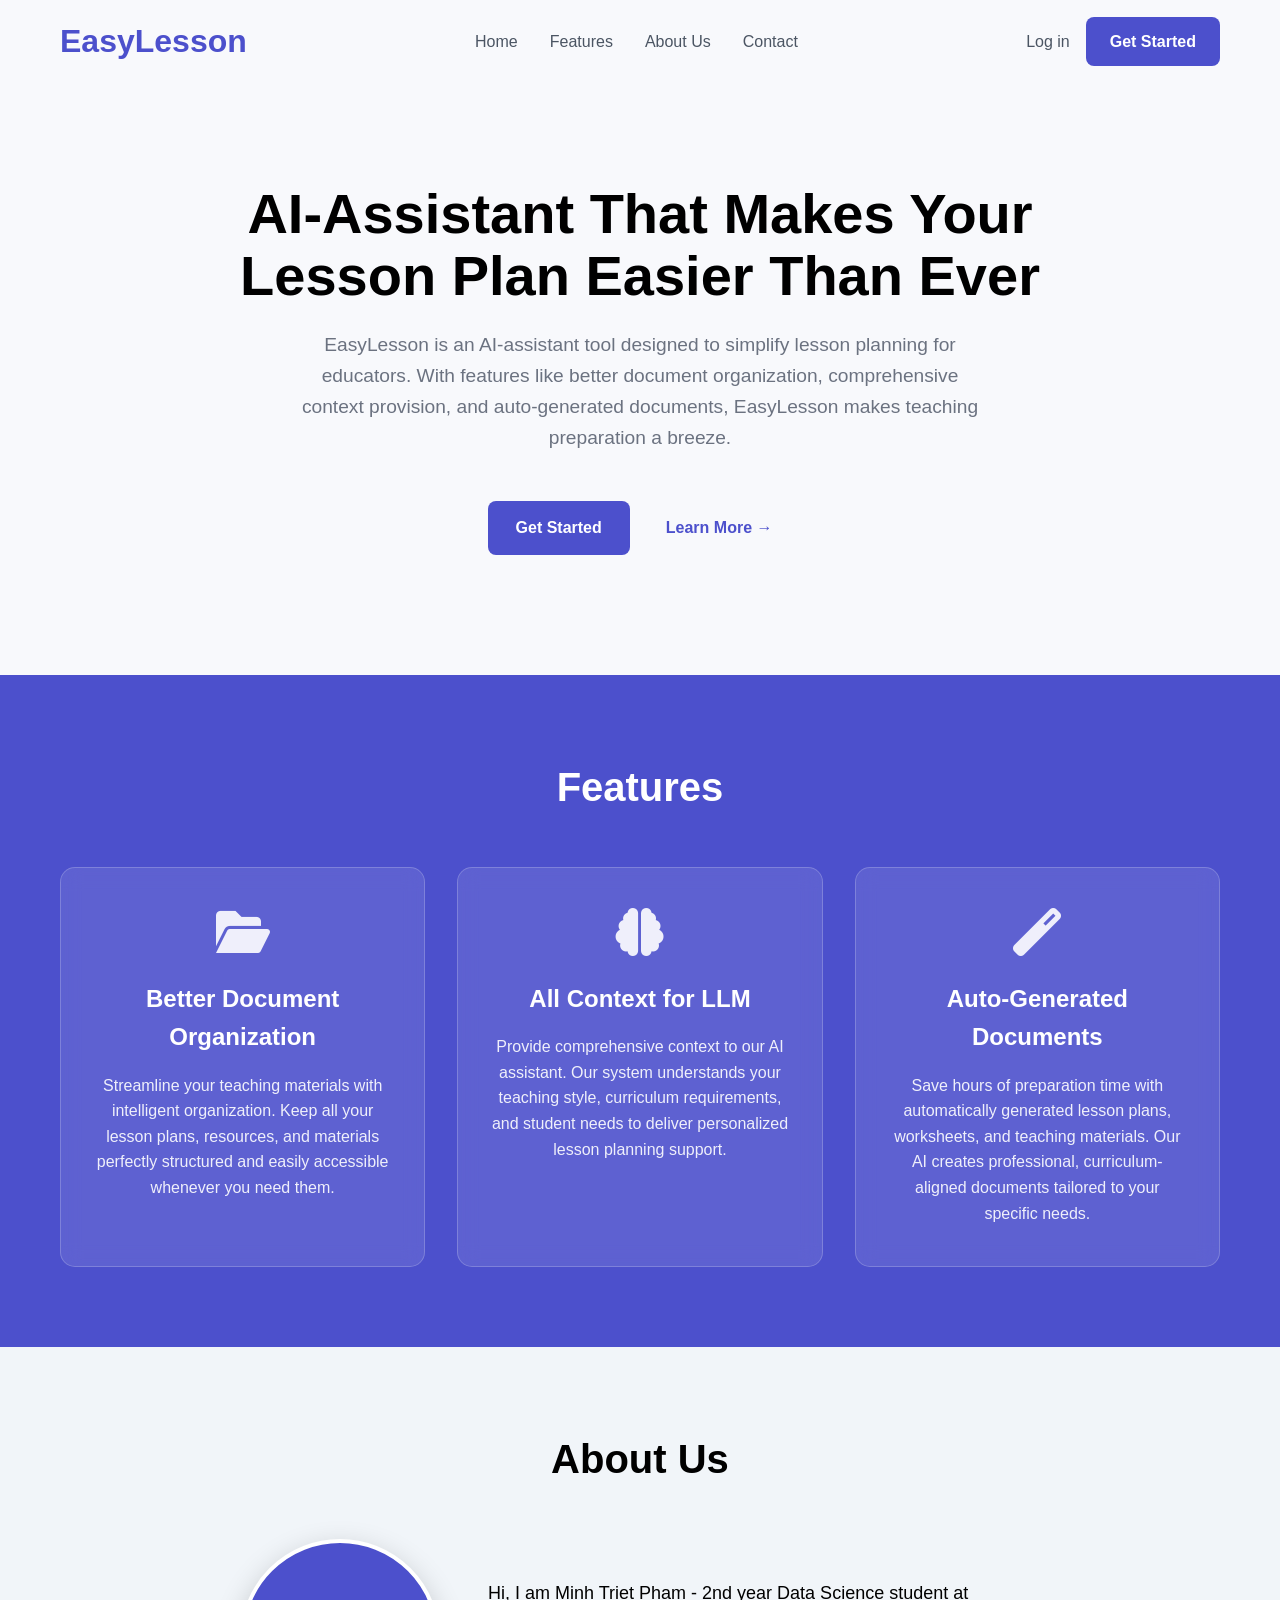
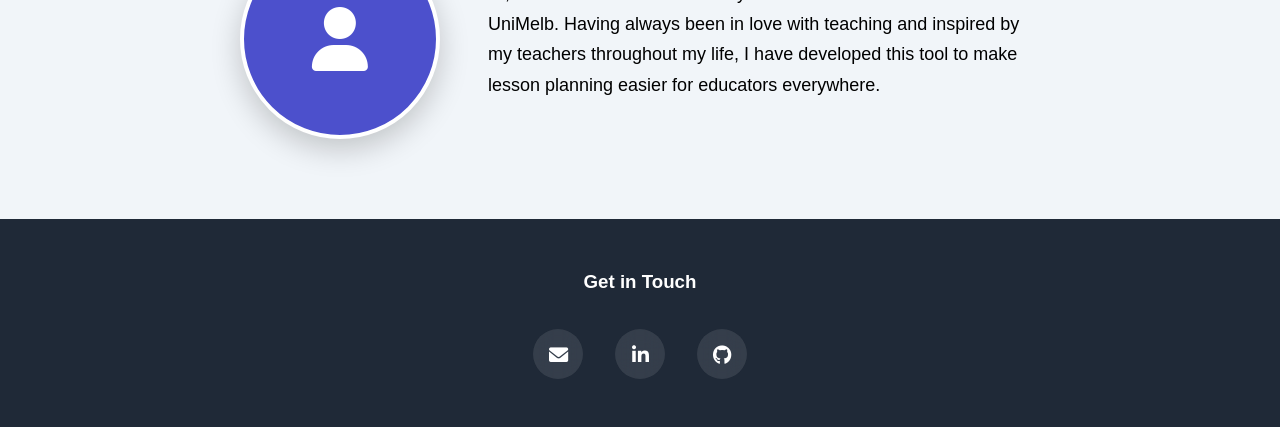
==== frontend/templates/index.html @ 14ddefb9 "make blue be darker" ====
<!DOCTYPE html>
<html lang="en">
<head>
    <meta charset="UTF-8">
    <meta name="viewport" content="width=device-width, initial-scale=1.0">
    <title>EasyLesson - AI-Powered Lesson Planning</title>
    <link href="https://cdnjs.cloudflare.com/ajax/libs/font-awesome/6.0.0/css/all.min.css" rel="stylesheet">
    <style>
        * {
            margin: 0;
            padding: 0;
            box-sizing: border-box;
        }

        body {
            font-family: 'Segoe UI', Tahoma, Geneva, Verdana, sans-serif;
            line-height: 1.6;
            color: #000000;
            background: #f8f9fc;
            min-height: 100vh;
        }

        .container {
            max-width: 1200px;
            margin: 0 auto;
            padding: 0 20px;
        }

        /* Header */
        header {
            background: rgba(255, 255, 255, 0); /* Changed to transparent */
            backdrop-filter: none; /* Removed backdrop filter */
            box-shadow: none; /* Removed shadow */
            position: relative; /* Changed to relative positioning */
            top: 0;
            z-index: 100;
        }

        .header-content {
            display: flex;
            justify-content: space-between;
            align-items: center;
            padding: 1rem 0;
        }

        .nav-section {
            display: flex;
            align-items: center;
            gap: 3rem;
        }

        .nav-links {
            display: flex;
            gap: 2rem;
            list-style: none;
        }

        .nav-links a {
            color: #4b5563;
            text-decoration: none;
            font-weight: 500;
            transition: color 0.3s ease;
        }

        .nav-links a:hover {
            color: #4C50CC;
        }

        .auth-section {
            display: flex;
            align-items: center;
            gap: 1rem;
        }

        .login-link {
            color: #4b5563;
            text-decoration: none;
            font-weight: 500;
            transition: color 0.3s ease;
        }

        .login-link:hover {
            color: #4C50CC;
        }

        .logo {
            font-size: 2rem;
            font-weight: 700;
            color: #4C50CC;
            text-decoration: none;
            transition: all 0.3s ease;
        }

        .logo:hover {
            transform: scale(1.05);
            color: #4247B0;
        }

        .cta-button {
            background: #4C50CC;
            color: white;
            padding: 12px 24px;
            border: none;
            border-radius: 8px;
            font-size: 16px;
            font-weight: 600;
            cursor: pointer;
            text-decoration: none;
            display: inline-flex;
            align-items: center;
            gap: 8px;
            transition: all 0.3s ease;
        }

        .cta-button:hover {
            background: #4247B0;
            transform: translateY(-1px);
        }

        /* Hero Section */
        .hero {
            text-align: center;
            padding: 100px 0 120px 0;
            background: #f8f9fc;
        }

        .hero h1 {
            font-size: 3.5rem;
            font-weight: 600; /* Made thinner */
            margin-bottom: 1.5rem;
            color: #000000;
            line-height: 1.1;
            max-width: 900px;
            margin-left: auto;
            margin-right: auto;
            text-align: center; /* Explicitly center align for consistency */
        }

        .hero-description {
            font-size: 1.2rem;
            color: #6b7280;
            margin-bottom: 3rem;
            line-height: 1.6;
            max-width: 700px;
            margin-left: auto;
            margin-right: auto;
        }

        .hero-buttons {
            display: flex;
            justify-content: center;
            gap: 1rem;
            align-items: center;
            flex-wrap: wrap;
        }

        .primary-button {
            background: #4C50CC;
            color: white;
            padding: 14px 28px;
            border: none;
            border-radius: 8px;
            font-size: 16px;
            font-weight: 600;
            cursor: pointer;
            text-decoration: none;
            transition: all 0.3s ease;
        }

        .primary-button:hover {
            background: #4247B0;
            transform: translateY(-1px);
        }

        .secondary-button {
            color: #4C50CC;
            text-decoration: none;
            font-weight: 600;
            font-size: 16px;
            padding: 14px 20px;
            transition: all 0.3s ease;
        }

        .secondary-button:hover {
            color: #4247B0;
        }

        /* Features Section */
        .features {
            padding: 80px 0;
            background: #4C50CC;
            color: white;
        }

        .features .section-title {
            color: white;
        }

        .section-title {
            text-align: center;
            font-size: 2.5rem;
            font-weight: 700;
            margin-bottom: 3rem;
            color: #000000;
        }

        .features-grid {
            display: grid;
            grid-template-columns: repeat(auto-fit, minmax(300px, 1fr));
            gap: 2rem;
            margin-top: 3rem;
        }

        .feature-card {
            padding: 2.5rem 2rem;
            text-align: center;
            transition: all 0.3s ease;
            background: rgba(255, 255, 255, 0.1);
            border-radius: 15px;
            backdrop-filter: blur(10px);
            border: 1px solid rgba(255, 255, 255, 0.2);
        }

        .feature-card:hover {
            transform: translateY(-5px);
            background: rgba(255, 255, 255, 0.2);
        }

        .feature-icon {
            font-size: 3rem;
            color: rgba(255, 255, 255, 0.9);
            margin-bottom: 1.5rem;
            display: block;
        }

        .feature-card h3 {
            font-size: 1.5rem;
            font-weight: 600;
            margin-bottom: 1rem;
            color: white;
        }

        .feature-card p {
            font-size: 16px;
            color: rgba(255, 255, 255, 0.9);
            line-height: 1.6;
        }

        /* About Section */
        .about {
            background: #f1f5f9;
            padding: 80px 0;
        }

        .about-content {
            display: grid;
            grid-template-columns: 200px 1fr;
            gap: 3rem;
            align-items: center;
            max-width: 800px;
            margin: 0 auto;
        }

        .avatar {
            width: 200px;
            height: 200px;
            border-radius: 50%;
            object-fit: cover;
            box-shadow: 0 10px 30px rgba(0, 0, 0, 0.2);
            border: 4px solid white;
        }

        .avatar-placeholder {
            width: 200px;
            height: 200px;
            border-radius: 50%;
            background: #4C50CC;
            display: flex;
            align-items: center;
            justify-content: center;
            color: white;
            font-size: 4rem;
            box-shadow: 0 10px 30px rgba(0, 0, 0, 0.2);
            border: 4px solid white;
        }

        .about-text {
            font-size: 18px;
            line-height: 1.7;
            color: #000000;
        }

        /* Footer */
        footer {
            background: #1f2937;
            color: white;
            padding: 3rem 0;
            text-align: center;
        }

        .social-links {
            display: flex;
            justify-content: center;
            gap: 2rem;
            margin-top: 2rem;
        }

        .social-icon {
            display: inline-flex;
            align-items: center;
            justify-content: center;
            width: 50px;
            height: 50px;
            background: rgba(255, 255, 255, 0.1);
            color: white;
            border-radius: 50%;
            font-size: 1.2rem;
            text-decoration: none;
            transition: all 0.3s ease;
            backdrop-filter: blur(10px);
        }

        .social-icon:hover {
            background: #4C50CC;
            transform: translateY(-3px);
            box-shadow: 0 8px 25px rgba(99, 102, 241, 0.3);
        }

        /* Responsive Design */
        @media (max-width: 768px) {
            .hero h1 {
                font-size: 2.5rem;
            }

            .about-content {
                grid-template-columns: 1fr;
                text-align: center;
                gap: 2rem;
            }

            .avatar, .avatar-placeholder {
                width: 150px;
                height: 150px;
                margin: 0 auto;
            }

            .avatar-placeholder {
                font-size: 3rem;
            }

            .features-grid {
                grid-template-columns: 1fr;
            }

            .social-links {
                gap: 1rem;
            }

            .header-content {
                flex-direction: row;
                gap: 1rem;
            }

            .nav-section {
                display: none;
            }

            .logo {
                font-size: 1.8rem;
            }

            .hero h1 {
                font-size: 2.5rem;
            }

            .hero-description {
                font-size: 1.1rem;
            }

            .hero-buttons {
                flex-direction: column;
                align-items: center;
            }
        }

        /* Animations */
        @keyframes fadeInUp {
            from {
                opacity: 0;
                transform: translateY(30px);
            }
            to {
                opacity: 1;
                transform: translateY(0);
            }
        }

        .feature-card {
            animation: fadeInUp 0.6s ease forwards;
        }

        .feature-card:nth-child(1) { animation-delay: 0.1s; }
        .feature-card:nth-child(2) { animation-delay: 0.2s; }
        .feature-card:nth-child(3) { animation-delay: 0.3s; }
    </style>
</head>
<body>
    <!-- Header -->
    <header>
        <div class="container">
            <div class="header-content">
                <a href="#" class="logo">EasyLesson</a>
                
                <div class="nav-section">
                    <ul class="nav-links">
                        <li><a href="#home">Home</a></li>
                        <li><a href="#features">Features</a></li>
                        <li><a href="#about">About Us</a></li>
                        <li><a href="#contact">Contact</a></li>
                    </ul>
                </div>

                <div class="auth-section">
                    <a href="#" class="login-link">Log in</a>
                    <a href="#" class="cta-button">Get Started</a>
                </div>
            </div>
        </div>
    </header>

    <!-- Hero Section -->
    <section class="hero" id="home">
        <div class="container">
            <h1>AI-Assistant That Makes Your Lesson Plan Easier Than Ever</h1>
            <p class="hero-description">
                EasyLesson is an AI-assistant tool designed to simplify lesson planning for educators. 
                With features like better document organization, comprehensive context provision, 
                and auto-generated documents, EasyLesson makes teaching preparation a breeze.
            </p>
            <div class="hero-buttons">
                <a href="#" class="primary-button">Get Started</a>
                <a href="#" class="secondary-button">Learn More →</a>
            </div>
        </div>
    </section>

    <!-- Features Section -->
    <section class="features" id="features">
        <div class="container">
            <h2 class="section-title">Features</h2>
            <div class="features-grid">
                <div class="feature-card">
                    <i class="fas fa-folder-open feature-icon"></i>
                    <h3>Better Document Organization</h3>
                    <p>Streamline your teaching materials with intelligent organization. Keep all your lesson plans, resources, and materials perfectly structured and easily accessible whenever you need them.</p>
                </div>
                <div class="feature-card">
                    <i class="fas fa-brain feature-icon"></i>
                    <h3>All Context for LLM</h3>
                    <p>Provide comprehensive context to our AI assistant. Our system understands your teaching style, curriculum requirements, and student needs to deliver personalized lesson planning support.</p>
                </div>
                <div class="feature-card">
                    <i class="fas fa-magic feature-icon"></i>
                    <h3>Auto-Generated Documents</h3>
                    <p>Save hours of preparation time with automatically generated lesson plans, worksheets, and teaching materials. Our AI creates professional, curriculum-aligned documents tailored to your specific needs.</p>
                </div>
            </div>
        </div>
    </section>

    <!-- About Section -->
    <section class="about" id="about">
        <div class="container">
            <h2 class="section-title">About Us</h2>
            <div class="about-content">
                <div class="avatar-placeholder">
                    <i class="fas fa-user"></i>
                </div>
                <div class="about-text">
                    <p>Hi, I am Minh Triet Pham - 2nd year Data Science student at UniMelb. Having always been in love with teaching and inspired by my teachers throughout my life, I have developed this tool to make lesson planning easier for educators everywhere.</p>
                </div>
            </div>
        </div>
    </section>

    <!-- Footer -->
    <footer id="contact">
        <div class="container">
            <h3>Get in Touch</h3>
            <div class="social-links">
                <a href="mailto:minhtrietmt3@gmail.com" class="social-icon" target="_blank" rel="noopener noreferrer" title="Email">
                    <i class="fas fa-envelope"></i>
                </a>
                <a href="https://www.linkedin.com/in/minhtrietp/" class="social-icon" target="_blank" rel="noopener noreferrer" title="LinkedIn">
                    <i class="fab fa-linkedin-in"></i>
                </a>
                <a href="https://github.com/minhtrietcancode" class="social-icon" target="_blank" rel="noopener noreferrer" title="GitHub">
                    <i class="fab fa-github"></i>
                </a>
            </div>
        </div>
    </footer>

    <script>
        // Add smooth scrolling and interactive effects
        document.addEventListener('DOMContentLoaded', function() {
            // Smooth reveal animation for feature cards
            const observerOptions = {
                threshold: 0.1,
                rootMargin: '0px 0px -50px 0px'
            };

            const observer = new IntersectionObserver(function(entries) {
                entries.forEach(entry => {
                    if (entry.isIntersecting) {
                        entry.target.style.opacity = '1';
                        entry.target.style.transform = 'translateY(0)';
                    }
                });
            }, observerOptions);

            // Observe feature cards
            document.querySelectorAll('.feature-card').forEach(card => {
                card.style.opacity = '0';
                card.style.transform = 'translateY(30px)';
                card.style.transition = 'all 0.6s ease';
                observer.observe(card);
            });

            // Add click effect to CTA button
            const ctaButton = document.querySelector('.cta-button');
            ctaButton.addEventListener('click', function(e) {
                e.preventDefault();
                this.style.transform = 'translateY(-2px) scale(0.98)';
                setTimeout(() => {
                    this.style.transform = 'translateY(-2px) scale(1)';
                }, 150);
            });

            // Smooth scrolling for navigation links
            document.querySelectorAll('.nav-links a').forEach(anchor => {
                anchor.addEventListener('click', function(e) {
                    e.preventDefault();

                    document.querySelector(this.hash).scrollIntoView({
                        behavior: 'smooth'
                    });
                });
            });

            // Add parallax effect to hero section
            window.addEventListener('scroll', function() {
                const scrolled = window.pageYOffset;
                const hero = document.querySelector('.hero');
                if (hero) {
                    hero.style.transform = `translateY(${scrolled * 0.1}px)`;
                }
            });
        });
    </script>
</body>
</html>
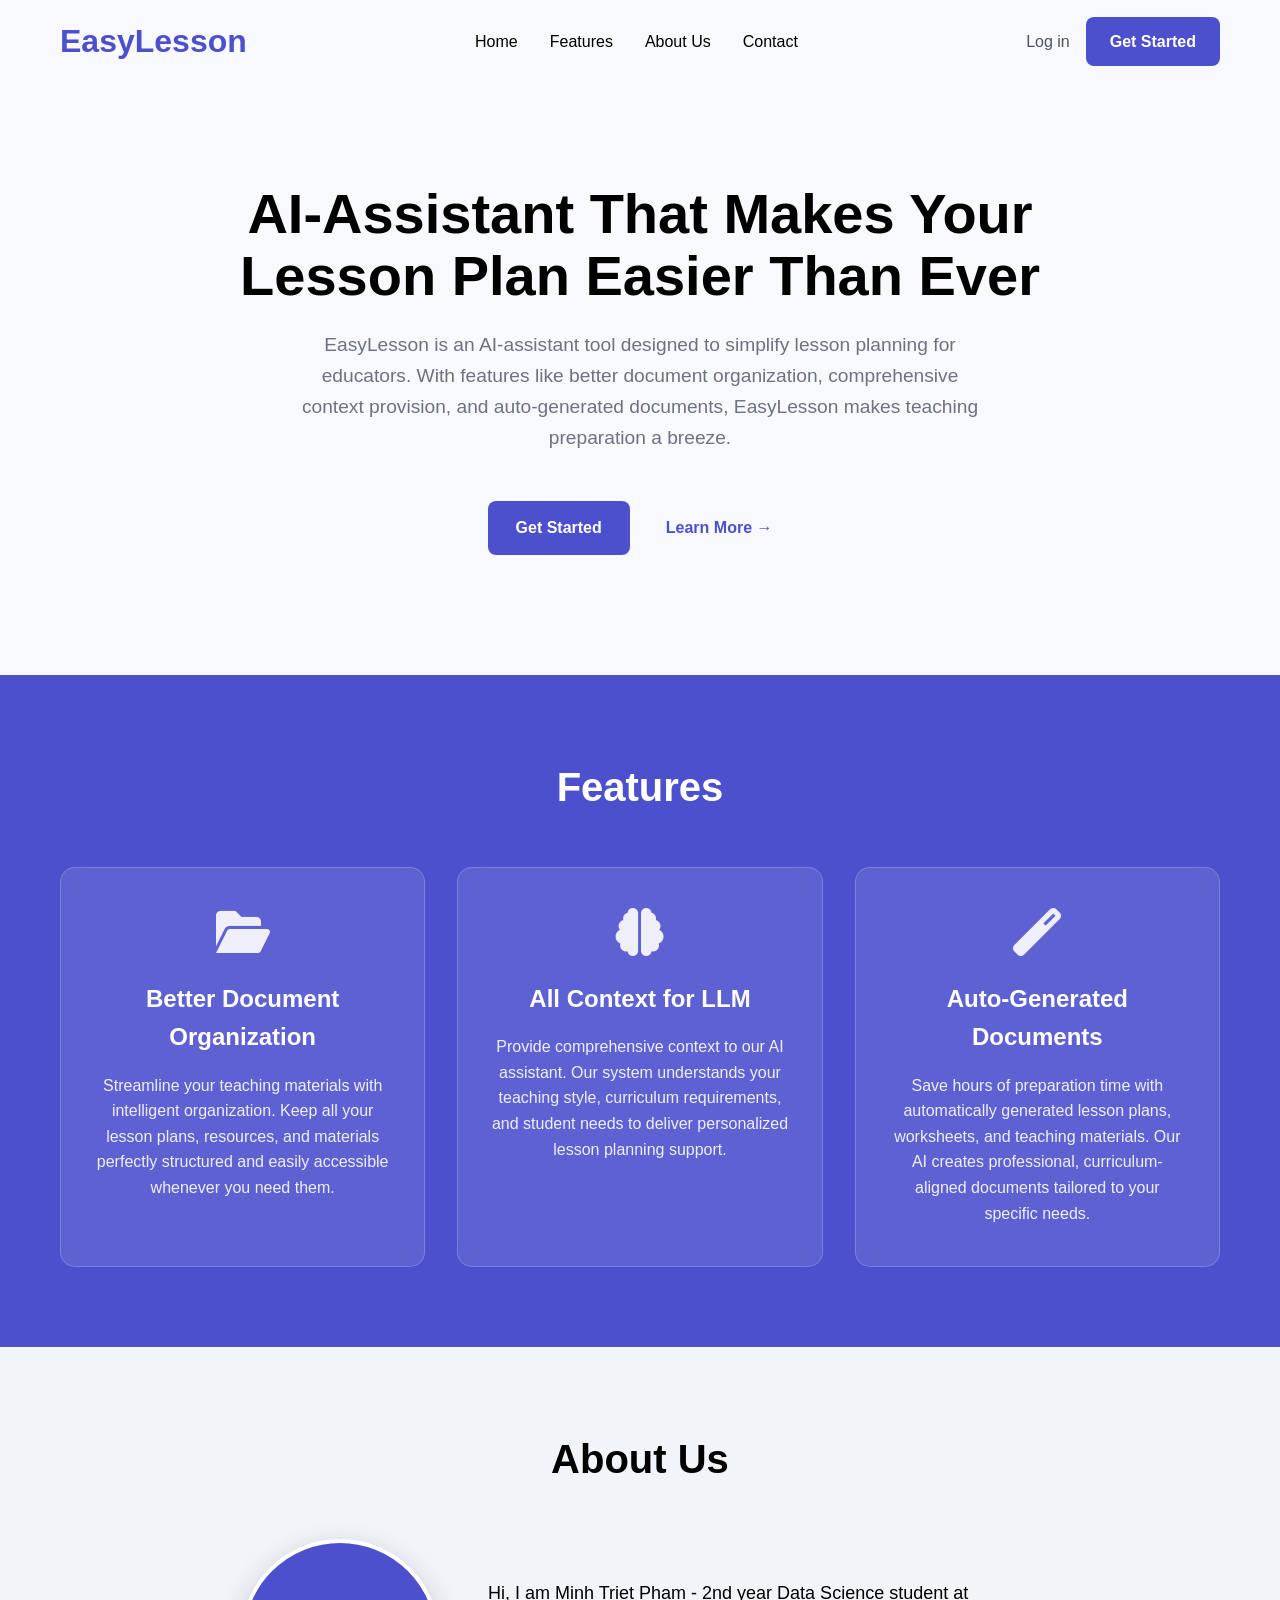
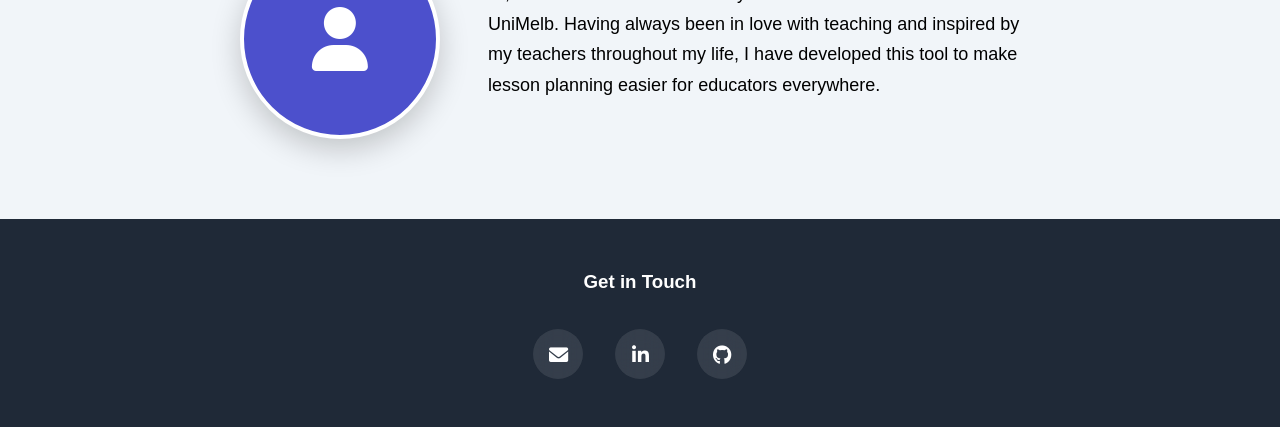
==== commit 343cd0b6: "nav link be pure black" ====
--- a/frontend/templates/index.html
+++ b/frontend/templates/index.html
@@ -56,7 +56,7 @@
         }
 
         .nav-links a {
-            color: #4b5563;
+            color: black;
             text-decoration: none;
             font-weight: 500;
             transition: color 0.3s ease;
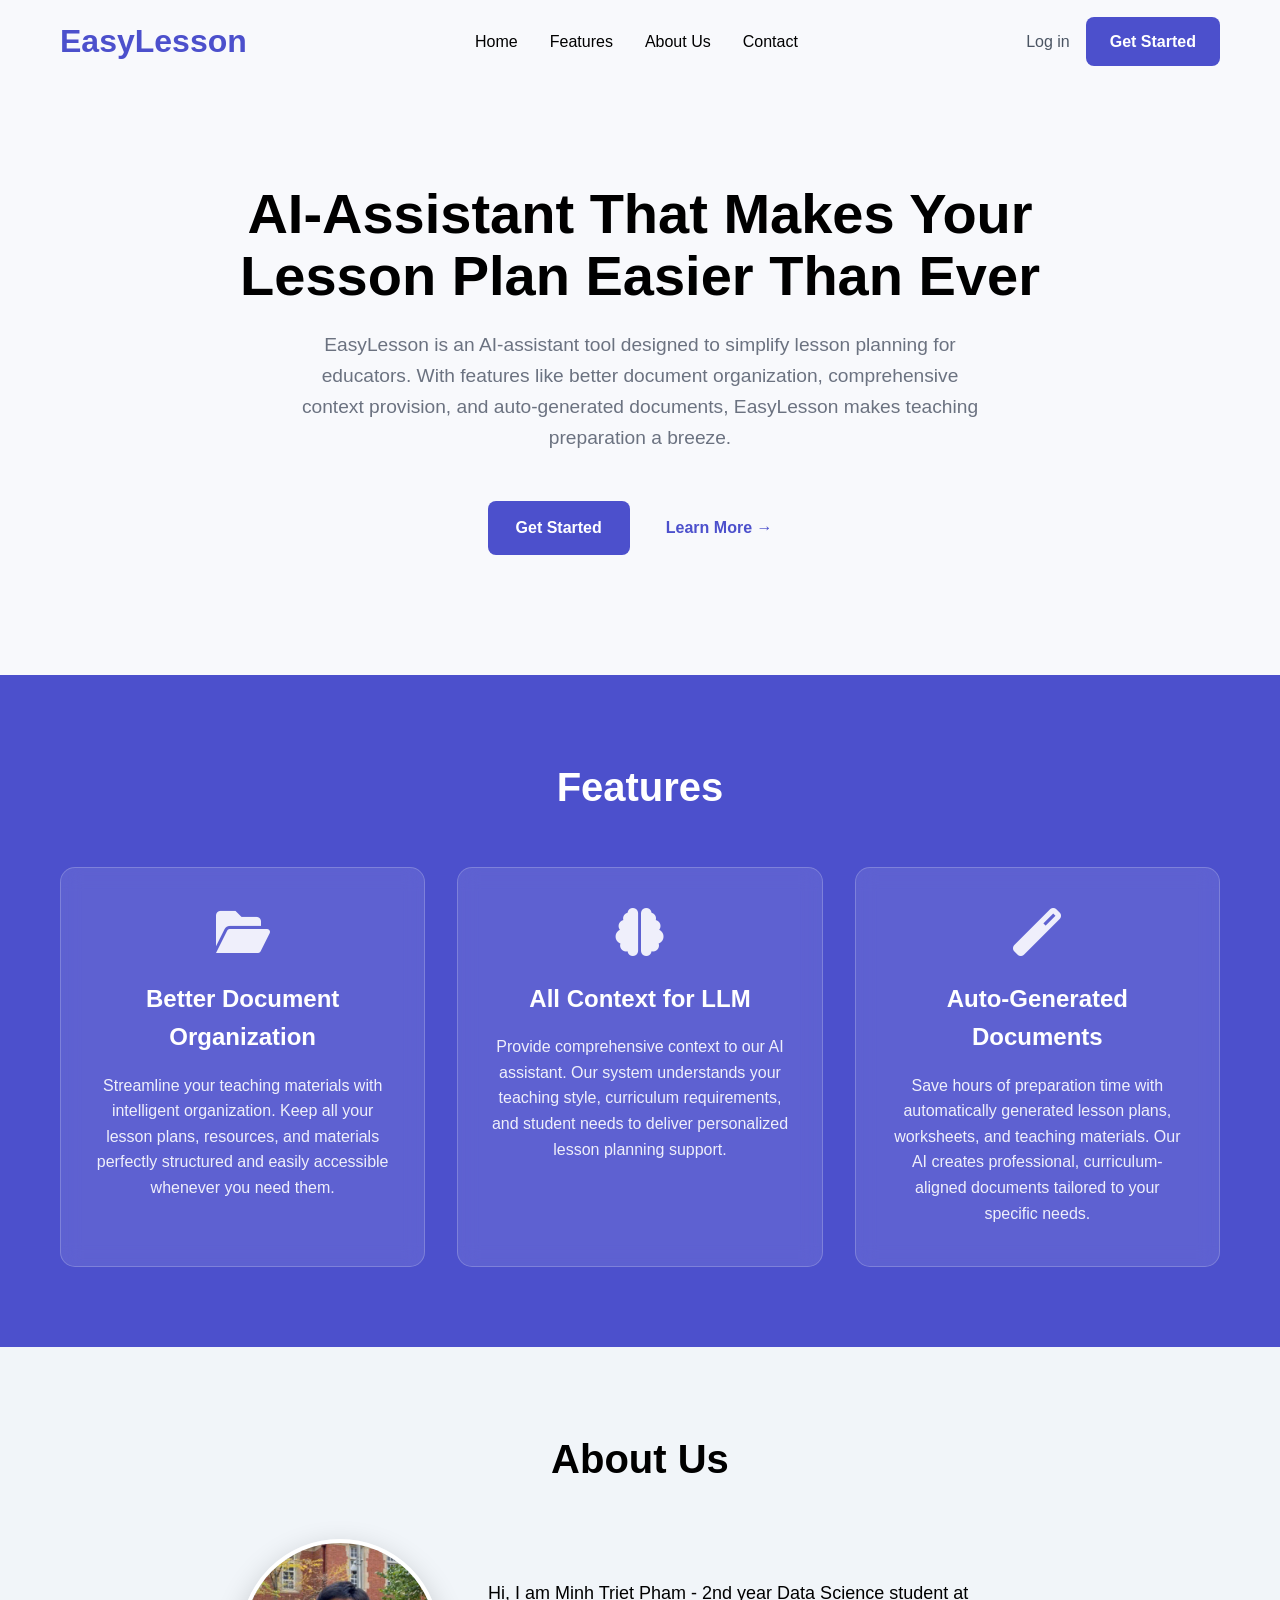
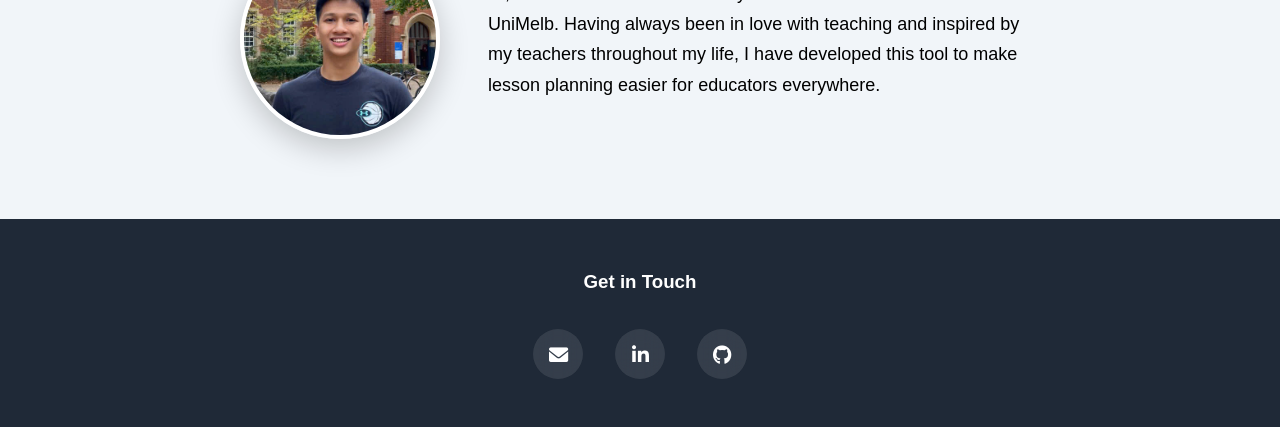
==== commit e425f629: "replace avatar placeholde by real image" ====
--- a/frontend/templates/index.html
+++ b/frontend/templates/index.html
@@ -5,404 +5,7 @@
     <meta name="viewport" content="width=device-width, initial-scale=1.0">
     <title>EasyLesson - AI-Powered Lesson Planning</title>
     <link href="https://cdnjs.cloudflare.com/ajax/libs/font-awesome/6.0.0/css/all.min.css" rel="stylesheet">
-    <style>
-        * {
-            margin: 0;
-            padding: 0;
-            box-sizing: border-box;
-        }
-
-        body {
-            font-family: 'Segoe UI', Tahoma, Geneva, Verdana, sans-serif;
-            line-height: 1.6;
-            color: #000000;
-            background: #f8f9fc;
-            min-height: 100vh;
-        }
-
-        .container {
-            max-width: 1200px;
-            margin: 0 auto;
-            padding: 0 20px;
-        }
-
-        /* Header */
-        header {
-            background: rgba(255, 255, 255, 0); /* Changed to transparent */
-            backdrop-filter: none; /* Removed backdrop filter */
-            box-shadow: none; /* Removed shadow */
-            position: relative; /* Changed to relative positioning */
-            top: 0;
-            z-index: 100;
-        }
-
-        .header-content {
-            display: flex;
-            justify-content: space-between;
-            align-items: center;
-            padding: 1rem 0;
-        }
-
-        .nav-section {
-            display: flex;
-            align-items: center;
-            gap: 3rem;
-        }
-
-        .nav-links {
-            display: flex;
-            gap: 2rem;
-            list-style: none;
-        }
-
-        .nav-links a {
-            color: black;
-            text-decoration: none;
-            font-weight: 500;
-            transition: color 0.3s ease;
-        }
-
-        .nav-links a:hover {
-            color: #4C50CC;
-        }
-
-        .auth-section {
-            display: flex;
-            align-items: center;
-            gap: 1rem;
-        }
-
-        .login-link {
-            color: #4b5563;
-            text-decoration: none;
-            font-weight: 500;
-            transition: color 0.3s ease;
-        }
-
-        .login-link:hover {
-            color: #4C50CC;
-        }
-
-        .logo {
-            font-size: 2rem;
-            font-weight: 700;
-            color: #4C50CC;
-            text-decoration: none;
-            transition: all 0.3s ease;
-        }
-
-        .logo:hover {
-            transform: scale(1.05);
-            color: #4247B0;
-        }
-
-        .cta-button {
-            background: #4C50CC;
-            color: white;
-            padding: 12px 24px;
-            border: none;
-            border-radius: 8px;
-            font-size: 16px;
-            font-weight: 600;
-            cursor: pointer;
-            text-decoration: none;
-            display: inline-flex;
-            align-items: center;
-            gap: 8px;
-            transition: all 0.3s ease;
-        }
-
-        .cta-button:hover {
-            background: #4247B0;
-            transform: translateY(-1px);
-        }
-
-        /* Hero Section */
-        .hero {
-            text-align: center;
-            padding: 100px 0 120px 0;
-            background: #f8f9fc;
-        }
-
-        .hero h1 {
-            font-size: 3.5rem;
-            font-weight: 600; /* Made thinner */
-            margin-bottom: 1.5rem;
-            color: #000000;
-            line-height: 1.1;
-            max-width: 900px;
-            margin-left: auto;
-            margin-right: auto;
-            text-align: center; /* Explicitly center align for consistency */
-        }
-
-        .hero-description {
-            font-size: 1.2rem;
-            color: #6b7280;
-            margin-bottom: 3rem;
-            line-height: 1.6;
-            max-width: 700px;
-            margin-left: auto;
-            margin-right: auto;
-        }
-
-        .hero-buttons {
-            display: flex;
-            justify-content: center;
-            gap: 1rem;
-            align-items: center;
-            flex-wrap: wrap;
-        }
-
-        .primary-button {
-            background: #4C50CC;
-            color: white;
-            padding: 14px 28px;
-            border: none;
-            border-radius: 8px;
-            font-size: 16px;
-            font-weight: 600;
-            cursor: pointer;
-            text-decoration: none;
-            transition: all 0.3s ease;
-        }
-
-        .primary-button:hover {
-            background: #4247B0;
-            transform: translateY(-1px);
-        }
-
-        .secondary-button {
-            color: #4C50CC;
-            text-decoration: none;
-            font-weight: 600;
-            font-size: 16px;
-            padding: 14px 20px;
-            transition: all 0.3s ease;
-        }
-
-        .secondary-button:hover {
-            color: #4247B0;
-        }
-
-        /* Features Section */
-        .features {
-            padding: 80px 0;
-            background: #4C50CC;
-            color: white;
-        }
-
-        .features .section-title {
-            color: white;
-        }
-
-        .section-title {
-            text-align: center;
-            font-size: 2.5rem;
-            font-weight: 700;
-            margin-bottom: 3rem;
-            color: #000000;
-        }
-
-        .features-grid {
-            display: grid;
-            grid-template-columns: repeat(auto-fit, minmax(300px, 1fr));
-            gap: 2rem;
-            margin-top: 3rem;
-        }
-
-        .feature-card {
-            padding: 2.5rem 2rem;
-            text-align: center;
-            transition: all 0.3s ease;
-            background: rgba(255, 255, 255, 0.1);
-            border-radius: 15px;
-            backdrop-filter: blur(10px);
-            border: 1px solid rgba(255, 255, 255, 0.2);
-        }
-
-        .feature-card:hover {
-            transform: translateY(-5px);
-            background: rgba(255, 255, 255, 0.2);
-        }
-
-        .feature-icon {
-            font-size: 3rem;
-            color: rgba(255, 255, 255, 0.9);
-            margin-bottom: 1.5rem;
-            display: block;
-        }
-
-        .feature-card h3 {
-            font-size: 1.5rem;
-            font-weight: 600;
-            margin-bottom: 1rem;
-            color: white;
-        }
-
-        .feature-card p {
-            font-size: 16px;
-            color: rgba(255, 255, 255, 0.9);
-            line-height: 1.6;
-        }
-
-        /* About Section */
-        .about {
-            background: #f1f5f9;
-            padding: 80px 0;
-        }
-
-        .about-content {
-            display: grid;
-            grid-template-columns: 200px 1fr;
-            gap: 3rem;
-            align-items: center;
-            max-width: 800px;
-            margin: 0 auto;
-        }
-
-        .avatar {
-            width: 200px;
-            height: 200px;
-            border-radius: 50%;
-            object-fit: cover;
-            box-shadow: 0 10px 30px rgba(0, 0, 0, 0.2);
-            border: 4px solid white;
-        }
-
-        .avatar-placeholder {
-            width: 200px;
-            height: 200px;
-            border-radius: 50%;
-            background: #4C50CC;
-            display: flex;
-            align-items: center;
-            justify-content: center;
-            color: white;
-            font-size: 4rem;
-            box-shadow: 0 10px 30px rgba(0, 0, 0, 0.2);
-            border: 4px solid white;
-        }
-
-        .about-text {
-            font-size: 18px;
-            line-height: 1.7;
-            color: #000000;
-        }
-
-        /* Footer */
-        footer {
-            background: #1f2937;
-            color: white;
-            padding: 3rem 0;
-            text-align: center;
-        }
-
-        .social-links {
-            display: flex;
-            justify-content: center;
-            gap: 2rem;
-            margin-top: 2rem;
-        }
-
-        .social-icon {
-            display: inline-flex;
-            align-items: center;
-            justify-content: center;
-            width: 50px;
-            height: 50px;
-            background: rgba(255, 255, 255, 0.1);
-            color: white;
-            border-radius: 50%;
-            font-size: 1.2rem;
-            text-decoration: none;
-            transition: all 0.3s ease;
-            backdrop-filter: blur(10px);
-        }
-
-        .social-icon:hover {
-            background: #4C50CC;
-            transform: translateY(-3px);
-            box-shadow: 0 8px 25px rgba(99, 102, 241, 0.3);
-        }
-
-        /* Responsive Design */
-        @media (max-width: 768px) {
-            .hero h1 {
-                font-size: 2.5rem;
-            }
-
-            .about-content {
-                grid-template-columns: 1fr;
-                text-align: center;
-                gap: 2rem;
-            }
-
-            .avatar, .avatar-placeholder {
-                width: 150px;
-                height: 150px;
-                margin: 0 auto;
-            }
-
-            .avatar-placeholder {
-                font-size: 3rem;
-            }
-
-            .features-grid {
-                grid-template-columns: 1fr;
-            }
-
-            .social-links {
-                gap: 1rem;
-            }
-
-            .header-content {
-                flex-direction: row;
-                gap: 1rem;
-            }
-
-            .nav-section {
-                display: none;
-            }
-
-            .logo {
-                font-size: 1.8rem;
-            }
-
-            .hero h1 {
-                font-size: 2.5rem;
-            }
-
-            .hero-description {
-                font-size: 1.1rem;
-            }
-
-            .hero-buttons {
-                flex-direction: column;
-                align-items: center;
-            }
-        }
-
-        /* Animations */
-        @keyframes fadeInUp {
-            from {
-                opacity: 0;
-                transform: translateY(30px);
-            }
-            to {
-                opacity: 1;
-                transform: translateY(0);
-            }
-        }
-
-        .feature-card {
-            animation: fadeInUp 0.6s ease forwards;
-        }
-
-        .feature-card:nth-child(1) { animation-delay: 0.1s; }
-        .feature-card:nth-child(2) { animation-delay: 0.2s; }
-        .feature-card:nth-child(3) { animation-delay: 0.3s; }
-    </style>
+    <link rel="stylesheet" href="../static/index.css">
 </head>
 <body>
     <!-- Header -->
@@ -473,9 +76,7 @@
         <div class="container">
             <h2 class="section-title">About Us</h2>
             <div class="about-content">
-                <div class="avatar-placeholder">
-                    <i class="fas fa-user"></i>
-                </div>
+                <img src="../images/triet chan dung.jpg" alt="Minh Triet Pham" class="avatar">
                 <div class="about-text">
                     <p>Hi, I am Minh Triet Pham - 2nd year Data Science student at UniMelb. Having always been in love with teaching and inspired by my teachers throughout my life, I have developed this tool to make lesson planning easier for educators everywhere.</p>
                 </div>
@@ -501,62 +102,6 @@
         </div>
     </footer>
 
-    <script>
-        // Add smooth scrolling and interactive effects
-        document.addEventListener('DOMContentLoaded', function() {
-            // Smooth reveal animation for feature cards
-            const observerOptions = {
-                threshold: 0.1,
-                rootMargin: '0px 0px -50px 0px'
-            };
-
-            const observer = new IntersectionObserver(function(entries) {
-                entries.forEach(entry => {
-                    if (entry.isIntersecting) {
-                        entry.target.style.opacity = '1';
-                        entry.target.style.transform = 'translateY(0)';
-                    }
-                });
-            }, observerOptions);
-
-            // Observe feature cards
-            document.querySelectorAll('.feature-card').forEach(card => {
-                card.style.opacity = '0';
-                card.style.transform = 'translateY(30px)';
-                card.style.transition = 'all 0.6s ease';
-                observer.observe(card);
-            });
-
-            // Add click effect to CTA button
-            const ctaButton = document.querySelector('.cta-button');
-            ctaButton.addEventListener('click', function(e) {
-                e.preventDefault();
-                this.style.transform = 'translateY(-2px) scale(0.98)';
-                setTimeout(() => {
-                    this.style.transform = 'translateY(-2px) scale(1)';
-                }, 150);
-            });
-
-            // Smooth scrolling for navigation links
-            document.querySelectorAll('.nav-links a').forEach(anchor => {
-                anchor.addEventListener('click', function(e) {
-                    e.preventDefault();
-
-                    document.querySelector(this.hash).scrollIntoView({
-                        behavior: 'smooth'
-                    });
-                });
-            });
-
-            // Add parallax effect to hero section
-            window.addEventListener('scroll', function() {
-                const scrolled = window.pageYOffset;
-                const hero = document.querySelector('.hero');
-                if (hero) {
-                    hero.style.transform = `translateY(${scrolled * 0.1}px)`;
-                }
-            });
-        });
-    </script>
+    <script src="../static/index.js"></script>
 </body>
 </html>
--- a/frontend/static/index.css
+++ b/frontend/static/index.css
@@ -0,0 +1,396 @@
+* {
+    margin: 0;
+    padding: 0;
+    box-sizing: border-box;
+}
+
+body {
+    font-family: 'Segoe UI', Tahoma, Geneva, Verdana, sans-serif;
+    line-height: 1.6;
+    color: #000000;
+    background: #f8f9fc;
+    min-height: 100vh;
+}
+
+.container {
+    max-width: 1200px;
+    margin: 0 auto;
+    padding: 0 20px;
+}
+
+/* Header */
+header {
+    background: rgba(255, 255, 255, 0); /* Changed to transparent */
+    backdrop-filter: none; /* Removed backdrop filter */
+    box-shadow: none; /* Removed shadow */
+    position: relative; /* Changed to relative positioning */
+    top: 0;
+    z-index: 100;
+}
+
+.header-content {
+    display: flex;
+    justify-content: space-between;
+    align-items: center;
+    padding: 1rem 0;
+}
+
+.nav-section {
+    display: flex;
+    align-items: center;
+    gap: 3rem;
+}
+
+.nav-links {
+    display: flex;
+    gap: 2rem;
+    list-style: none;
+}
+
+.nav-links a {
+    color: black;
+    text-decoration: none;
+    font-weight: 500;
+    transition: color 0.3s ease;
+}
+
+.nav-links a:hover {
+    color: #4C50CC;
+}
+
+.auth-section {
+    display: flex;
+    align-items: center;
+    gap: 1rem;
+}
+
+.login-link {
+    color: #4b5563;
+    text-decoration: none;
+    font-weight: 500;
+    transition: color 0.3s ease;
+}
+
+.login-link:hover {
+    color: #4C50CC;
+}
+
+.logo {
+    font-size: 2rem;
+    font-weight: 700;
+    color: #4C50CC;
+    text-decoration: none;
+    transition: all 0.3s ease;
+}
+
+.logo:hover {
+    transform: scale(1.05);
+    color: #4247B0;
+}
+
+.cta-button {
+    background: #4C50CC;
+    color: white;
+    padding: 12px 24px;
+    border: none;
+    border-radius: 8px;
+    font-size: 16px;
+    font-weight: 600;
+    cursor: pointer;
+    text-decoration: none;
+    display: inline-flex;
+    align-items: center;
+    gap: 8px;
+    transition: all 0.3s ease;
+}
+
+.cta-button:hover {
+    background: #4247B0;
+    transform: translateY(-1px);
+}
+
+/* Hero Section */
+.hero {
+    text-align: center;
+    padding: 100px 0 120px 0;
+    background: #f8f9fc;
+}
+
+.hero h1 {
+    font-size: 3.5rem;
+    font-weight: 600; /* Made thinner */
+    margin-bottom: 1.5rem;
+    color: #000000;
+    line-height: 1.1;
+    max-width: 900px;
+    margin-left: auto;
+    margin-right: auto;
+    text-align: center; /* Explicitly center align for consistency */
+}
+
+.hero-description {
+    font-size: 1.2rem;
+    color: #6b7280;
+    margin-bottom: 3rem;
+    line-height: 1.6;
+    max-width: 700px;
+    margin-left: auto;
+    margin-right: auto;
+}
+
+.hero-buttons {
+    display: flex;
+    justify-content: center;
+    gap: 1rem;
+    align-items: center;
+    flex-wrap: wrap;
+}
+
+.primary-button {
+    background: #4C50CC;
+    color: white;
+    padding: 14px 28px;
+    border: none;
+    border-radius: 8px;
+    font-size: 16px;
+    font-weight: 600;
+    cursor: pointer;
+    text-decoration: none;
+    transition: all 0.3s ease;
+}
+
+.primary-button:hover {
+    background: #4247B0;
+    transform: translateY(-1px);
+}
+
+.secondary-button {
+    color: #4C50CC;
+    text-decoration: none;
+    font-weight: 600;
+    font-size: 16px;
+    padding: 14px 20px;
+    transition: all 0.3s ease;
+}
+
+.secondary-button:hover {
+    color: #4247B0;
+}
+
+/* Features Section */
+.features {
+    padding: 80px 0;
+    background: #4C50CC;
+    color: white;
+}
+
+.features .section-title {
+    color: white;
+}
+
+.section-title {
+    text-align: center;
+    font-size: 2.5rem;
+    font-weight: 700;
+    margin-bottom: 3rem;
+    color: #000000;
+}
+
+.features-grid {
+    display: grid;
+    grid-template-columns: repeat(auto-fit, minmax(300px, 1fr));
+    gap: 2rem;
+    margin-top: 3rem;
+}
+
+.feature-card {
+    padding: 2.5rem 2rem;
+    text-align: center;
+    transition: all 0.3s ease;
+    background: rgba(255, 255, 255, 0.1);
+    border-radius: 15px;
+    backdrop-filter: blur(10px);
+    border: 1px solid rgba(255, 255, 255, 0.2);
+}
+
+.feature-card:hover {
+    transform: translateY(-5px);
+    background: rgba(255, 255, 255, 0.2);
+}
+
+.feature-icon {
+    font-size: 3rem;
+    color: rgba(255, 255, 255, 0.9);
+    margin-bottom: 1.5rem;
+    display: block;
+}
+
+.feature-card h3 {
+    font-size: 1.5rem;
+    font-weight: 600;
+    margin-bottom: 1rem;
+    color: white;
+}
+
+.feature-card p {
+    font-size: 16px;
+    color: rgba(255, 255, 255, 0.9);
+    line-height: 1.6;
+}
+
+/* About Section */
+.about {
+    background: #f1f5f9;
+    padding: 80px 0;
+}
+
+.about-content {
+    display: grid;
+    grid-template-columns: 200px 1fr;
+    gap: 3rem;
+    align-items: center;
+    max-width: 800px;
+    margin: 0 auto;
+}
+
+.avatar {
+    width: 200px;
+    height: 200px;
+    border-radius: 50%;
+    object-fit: cover;
+    box-shadow: 0 10px 30px rgba(0, 0, 0, 0.2);
+    border: 4px solid white;
+}
+
+.avatar-placeholder {
+    width: 200px;
+    height: 200px;
+    border-radius: 50%;
+    background: #4C50CC;
+    display: flex;
+    align-items: center;
+    justify-content: center;
+    color: white;
+    font-size: 4rem;
+    box-shadow: 0 10px 30px rgba(0, 0, 0, 0.2);
+    border: 4px solid white;
+}
+
+.about-text {
+    font-size: 18px;
+    line-height: 1.7;
+    color: #000000;
+}
+
+/* Footer */
+footer {
+    background: #1f2937;
+    color: white;
+    padding: 3rem 0;
+    text-align: center;
+}
+
+.social-links {
+    display: flex;
+    justify-content: center;
+    gap: 2rem;
+    margin-top: 2rem;
+}
+
+.social-icon {
+    display: inline-flex;
+    align-items: center;
+    justify-content: center;
+    width: 50px;
+    height: 50px;
+    background: rgba(255, 255, 255, 0.1);
+    color: white;
+    border-radius: 50%;
+    font-size: 1.2rem;
+    text-decoration: none;
+    transition: all 0.3s ease;
+    backdrop-filter: blur(10px);
+}
+
+.social-icon:hover {
+    background: #4C50CC;
+    transform: translateY(-3px);
+    box-shadow: 0 8px 25px rgba(99, 102, 241, 0.3);
+}
+
+/* Responsive Design */
+@media (max-width: 768px) {
+    .hero h1 {
+        font-size: 2.5rem;
+    }
+
+    .about-content {
+        grid-template-columns: 1fr;
+        text-align: center;
+        gap: 2rem;
+    }
+
+    .avatar, .avatar-placeholder {
+        width: 150px;
+        height: 150px;
+        margin: 0 auto;
+    }
+
+    .avatar-placeholder {
+        font-size: 3rem;
+    }
+
+    .features-grid {
+        grid-template-columns: 1fr;
+    }
+
+    .social-links {
+        gap: 1rem;
+    }
+
+    .header-content {
+        flex-direction: row;
+        gap: 1rem;
+    }
+
+    .nav-section {
+        display: none;
+    }
+
+    .logo {
+        font-size: 1.8rem;
+    }
+
+    .hero h1 {
+        font-size: 2.5rem;
+    }
+
+    .hero-description {
+        font-size: 1.1rem;
+    }
+
+    .hero-buttons {
+        flex-direction: column;
+        align-items: center;
+    }
+}
+
+/* Animations */
+@keyframes fadeInUp {
+    from {
+        opacity: 0;
+        transform: translateY(30px);
+    }
+    to {
+        opacity: 1;
+        transform: translateY(0);
+    }
+}
+
+.feature-card {
+    animation: fadeInUp 0.6s ease forwards;
+}
+
+.feature-card:nth-child(1) { animation-delay: 0.1s; }
+.feature-card:nth-child(2) { animation-delay: 0.2s; }
+.feature-card:nth-child(3) { animation-delay: 0.3s; }
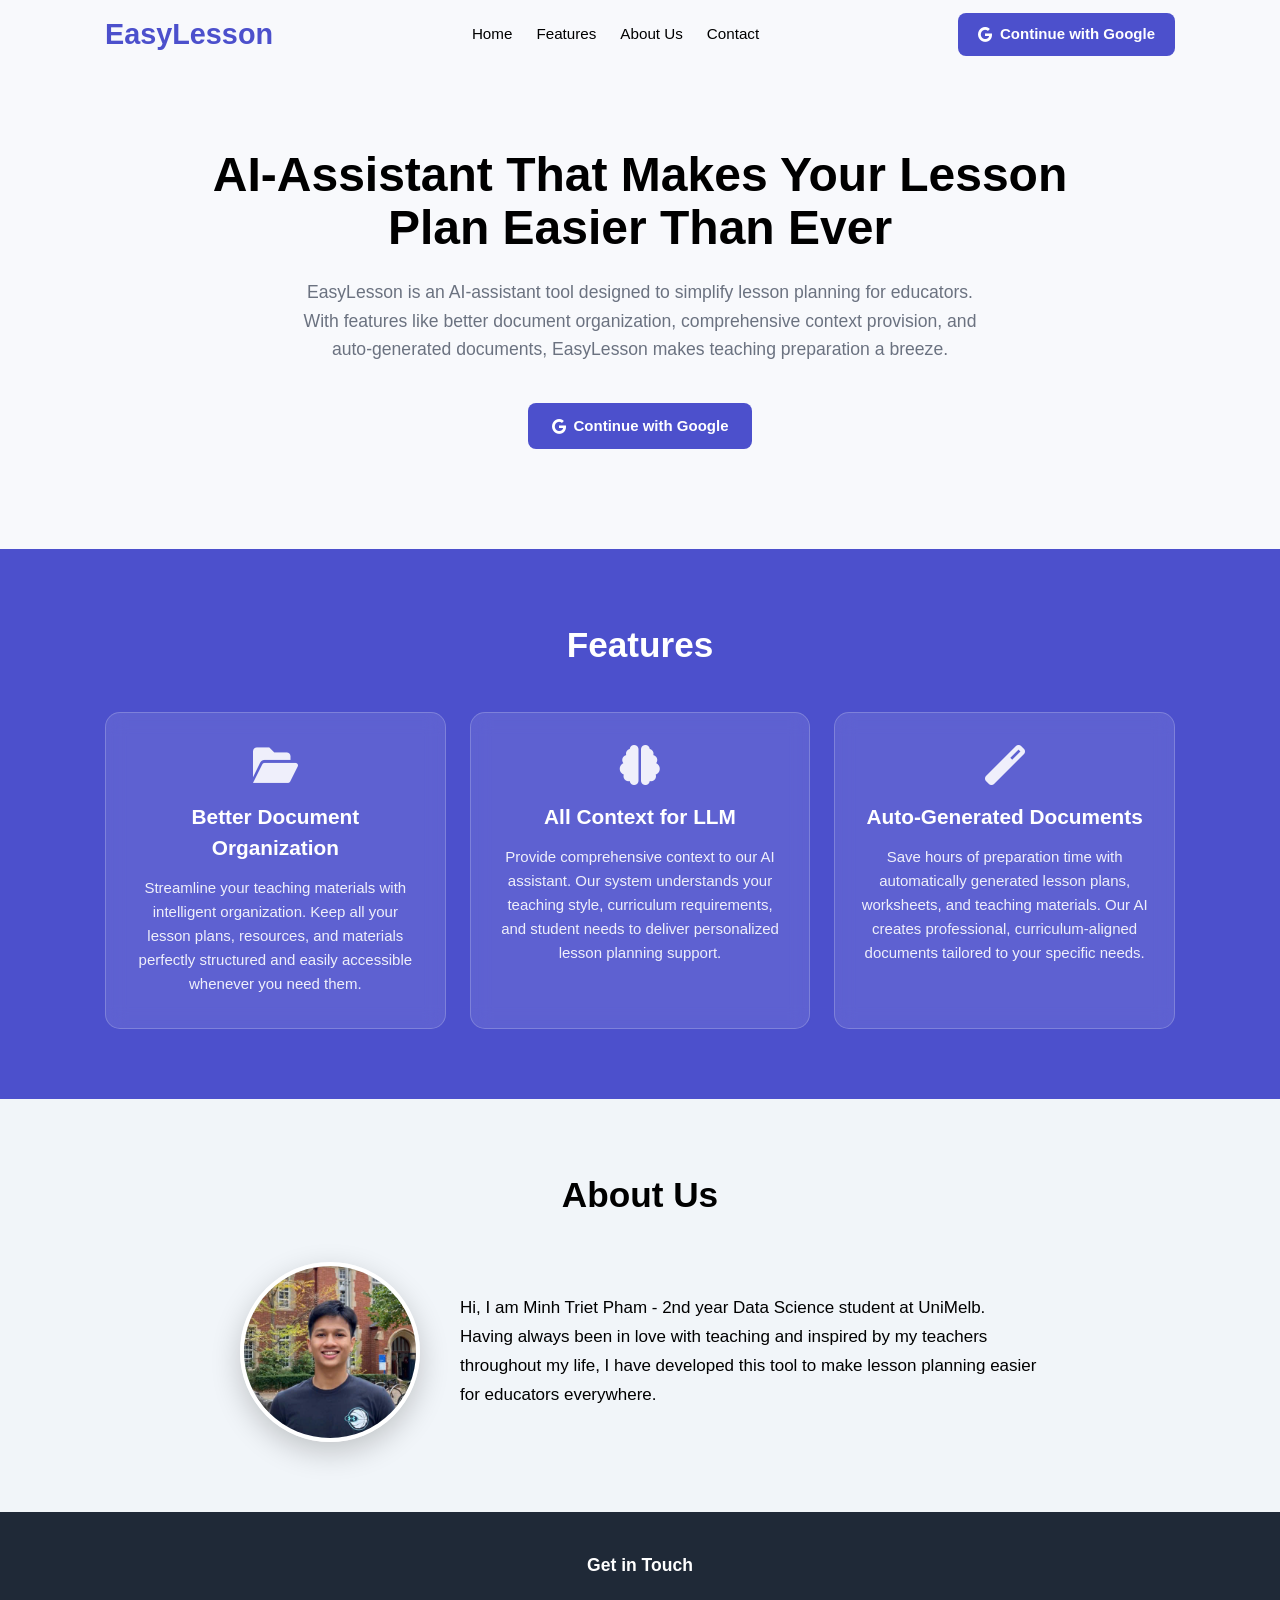
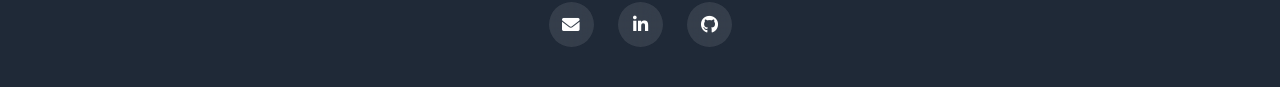
==== commit 470fa924: "refactor login button" ====
--- a/frontend/templates/index.html
+++ b/frontend/templates/index.html
@@ -13,7 +13,7 @@
         <div class="container">
             <div class="header-content">
                 <a href="#" class="logo">EasyLesson</a>
-                
+
                 <div class="nav-section">
                     <ul class="nav-links">
                         <li><a href="#home">Home</a></li>
@@ -24,8 +24,9 @@
                 </div>
 
                 <div class="auth-section">
-                    <a href="#" class="login-link">Log in</a>
-                    <a href="#" class="cta-button">Get Started</a>
+                    <a href="#" id="google-auth-button-header" class="cta-button">
+                        <i class="fab fa-google"></i> Continue with Google
+                    </a>
                 </div>
             </div>
         </div>
@@ -41,8 +42,9 @@
                 and auto-generated documents, EasyLesson makes teaching preparation a breeze.
             </p>
             <div class="hero-buttons">
-                <a href="#" class="primary-button">Get Started</a>
-                <a href="#" class="secondary-button">Learn More →</a>
+                <a href="#" id="google-auth-button-hero" class="primary-button">
+                    <i class="fab fa-google"></i> Continue with Google
+                </a>
             </div>
         </div>
     </section>
--- a/frontend/static/index.css
+++ b/frontend/static/index.css
@@ -6,16 +6,17 @@
 
 body {
     font-family: 'Segoe UI', Tahoma, Geneva, Verdana, sans-serif;
-    line-height: 1.6;
+    line-height: 1.5;
     color: #000000;
     background: #f8f9fc;
     min-height: 100vh;
+    font-size: 15px; /* Added for overall text size adjustment */
 }
 
 .container {
-    max-width: 1200px;
+    max-width: 1100px; /* Reduced max-width for a more compact layout */
     margin: 0 auto;
-    padding: 0 20px;
+    padding: 0 15px; /* Adjusted padding */
 }
 
 /* Header */
@@ -32,18 +33,18 @@
     display: flex;
     justify-content: space-between;
     align-items: center;
-    padding: 1rem 0;
+    padding: 0.8rem 0; /* Reduced padding */
 }
 
 .nav-section {
     display: flex;
     align-items: center;
-    gap: 3rem;
+    gap: 1.5rem; /* Reduced gap between links */
 }
 
 .nav-links {
     display: flex;
-    gap: 2rem;
+    gap: 1.5rem; /* Reduced gap between links */
     list-style: none;
 }
 
@@ -52,6 +53,7 @@
     text-decoration: none;
     font-weight: 500;
     transition: color 0.3s ease;
+    font-size: 0.95rem; /* Slightly reduced font size */
 }
 
 .nav-links a:hover {
@@ -61,7 +63,7 @@
 .auth-section {
     display: flex;
     align-items: center;
-    gap: 1rem;
+    gap: 0.8rem; /* Reduced gap */
 }
 
 .login-link {
@@ -69,6 +71,7 @@
     text-decoration: none;
     font-weight: 500;
     transition: color 0.3s ease;
+    font-size: 0.95rem; /* Slightly reduced font size */
 }
 
 .login-link:hover {
@@ -76,7 +79,7 @@
 }
 
 .logo {
-    font-size: 2rem;
+    font-size: 1.8rem; /* Reduced logo size */
     font-weight: 700;
     color: #4C50CC;
     text-decoration: none;
@@ -91,10 +94,10 @@
 .cta-button {
     background: #4C50CC;
     color: white;
-    padding: 12px 24px;
+    padding: 10px 20px; /* Reduced padding */
     border: none;
     border-radius: 8px;
-    font-size: 16px;
+    font-size: 15px; /* Slightly reduced font size */
     font-weight: 600;
     cursor: pointer;
     text-decoration: none;
@@ -109,15 +112,41 @@
     transform: translateY(-1px);
 }
 
+/* Google Auth Button Styling */
+#google-auth-button-header, #google-auth-button-hero {
+    background: #4C50CC; /* Match existing cta-button style */
+    color: white;
+    padding: 10px 20px;
+    border: none;
+    border-radius: 8px;
+    font-size: 15px;
+    font-weight: 600;
+    cursor: pointer;
+    text-decoration: none;
+    display: inline-flex;
+    align-items: center;
+    gap: 8px;
+    transition: all 0.3s ease;
+}
+
+#google-auth-button-header:hover, #google-auth-button-hero:hover {
+    background: #4247B0;
+    transform: translateY(-1px);
+}
+
+#google-auth-button-hero {
+    padding: 12px 24px; /* Larger padding for hero section button */
+}
+
 /* Hero Section */
 .hero {
     text-align: center;
-    padding: 100px 0 120px 0;
+    padding: 80px 0 100px 0; /* Reduced padding */
     background: #f8f9fc;
 }
 
 .hero h1 {
-    font-size: 3.5rem;
+    font-size: 3rem; /* Reduced font size */
     font-weight: 600; /* Made thinner */
     margin-bottom: 1.5rem;
     color: #000000;
@@ -129,9 +158,9 @@
 }
 
 .hero-description {
-    font-size: 1.2rem;
+    font-size: 1.1rem; /* Reduced font size */
     color: #6b7280;
-    margin-bottom: 3rem;
+    margin-bottom: 2.5rem; /* Reduced margin */
     line-height: 1.6;
     max-width: 700px;
     margin-left: auto;
@@ -149,10 +178,10 @@
 .primary-button {
     background: #4C50CC;
     color: white;
-    padding: 14px 28px;
+    padding: 12px 24px; /* Reduced padding */
     border: none;
     border-radius: 8px;
-    font-size: 16px;
+    font-size: 15px; /* Reduced font size */
     font-weight: 600;
     cursor: pointer;
     text-decoration: none;
@@ -168,8 +197,8 @@
     color: #4C50CC;
     text-decoration: none;
     font-weight: 600;
-    font-size: 16px;
-    padding: 14px 20px;
+    font-size: 15px; /* Reduced font size */
+    padding: 12px 18px; /* Reduced padding */
     transition: all 0.3s ease;
 }
 
@@ -179,7 +208,7 @@
 
 /* Features Section */
 .features {
-    padding: 80px 0;
+    padding: 70px 0; /* Reduced padding */
     background: #4C50CC;
     color: white;
 }
@@ -190,21 +219,21 @@
 
 .section-title {
     text-align: center;
-    font-size: 2.5rem;
+    font-size: 2.2rem; /* Reduced font size */
     font-weight: 700;
-    margin-bottom: 3rem;
+    margin-bottom: 2.5rem; /* Reduced margin */
     color: #000000;
 }
 
 .features-grid {
     display: grid;
     grid-template-columns: repeat(auto-fit, minmax(300px, 1fr));
-    gap: 2rem;
-    margin-top: 3rem;
+    gap: 1.5rem; /* Reduced gap */
+    margin-top: 2.5rem; /* Reduced margin */
 }
 
 .feature-card {
-    padding: 2.5rem 2rem;
+    padding: 2rem 1.5rem; /* Reduced padding */
     text-align: center;
     transition: all 0.3s ease;
     background: rgba(255, 255, 255, 0.1);
@@ -219,21 +248,21 @@
 }
 
 .feature-icon {
-    font-size: 3rem;
+    font-size: 2.5rem; /* Reduced icon size */
     color: rgba(255, 255, 255, 0.9);
-    margin-bottom: 1.5rem;
+    margin-bottom: 1rem; /* Reduced margin */
     display: block;
 }
 
 .feature-card h3 {
-    font-size: 1.5rem;
+    font-size: 1.3rem; /* Reduced font size */
     font-weight: 600;
-    margin-bottom: 1rem;
+    margin-bottom: 0.8rem; /* Reduced margin */
     color: white;
 }
 
 .feature-card p {
-    font-size: 16px;
+    font-size: 15px; /* Reduced font size */
     color: rgba(255, 255, 255, 0.9);
     line-height: 1.6;
 }
@@ -241,21 +270,21 @@
 /* About Section */
 .about {
     background: #f1f5f9;
-    padding: 80px 0;
+    padding: 70px 0; /* Reduced padding */
 }
 
 .about-content {
     display: grid;
-    grid-template-columns: 200px 1fr;
-    gap: 3rem;
+    grid-template-columns: 180px 1fr; /* Reduced avatar column size */
+    gap: 2.5rem; /* Reduced gap */
     align-items: center;
     max-width: 800px;
     margin: 0 auto;
 }
 
 .avatar {
-    width: 200px;
-    height: 200px;
+    width: 180px; /* Reduced avatar size */
+    height: 180px; /* Reduced avatar size */
     border-radius: 50%;
     object-fit: cover;
     box-shadow: 0 10px 30px rgba(0, 0, 0, 0.2);
@@ -263,8 +292,8 @@
 }
 
 .avatar-placeholder {
-    width: 200px;
-    height: 200px;
+    width: 180px; /* Reduced avatar size */
+    height: 180px; /* Reduced avatar size */
     border-radius: 50%;
     background: #4C50CC;
     display: flex;
@@ -277,7 +306,7 @@
 }
 
 .about-text {
-    font-size: 18px;
+    font-size: 17px; /* Reduced font size */
     line-height: 1.7;
     color: #000000;
 }
@@ -286,27 +315,27 @@
 footer {
     background: #1f2937;
     color: white;
-    padding: 3rem 0;
+    padding: 2.5rem 0; /* Reduced padding */
     text-align: center;
 }
 
 .social-links {
     display: flex;
     justify-content: center;
-    gap: 2rem;
-    margin-top: 2rem;
+    gap: 1.5rem; /* Reduced gap */
+    margin-top: 1.5rem; /* Reduced margin */
 }
 
 .social-icon {
     display: inline-flex;
     align-items: center;
     justify-content: center;
-    width: 50px;
-    height: 50px;
+    width: 45px; /* Reduced icon size */
+    height: 45px; /* Reduced icon size */
     background: rgba(255, 255, 255, 0.1);
     color: white;
     border-radius: 50%;
-    font-size: 1.2rem;
+    font-size: 1.1rem; /* Reduced icon font size */
     text-decoration: none;
     transition: all 0.3s ease;
     backdrop-filter: blur(10px);
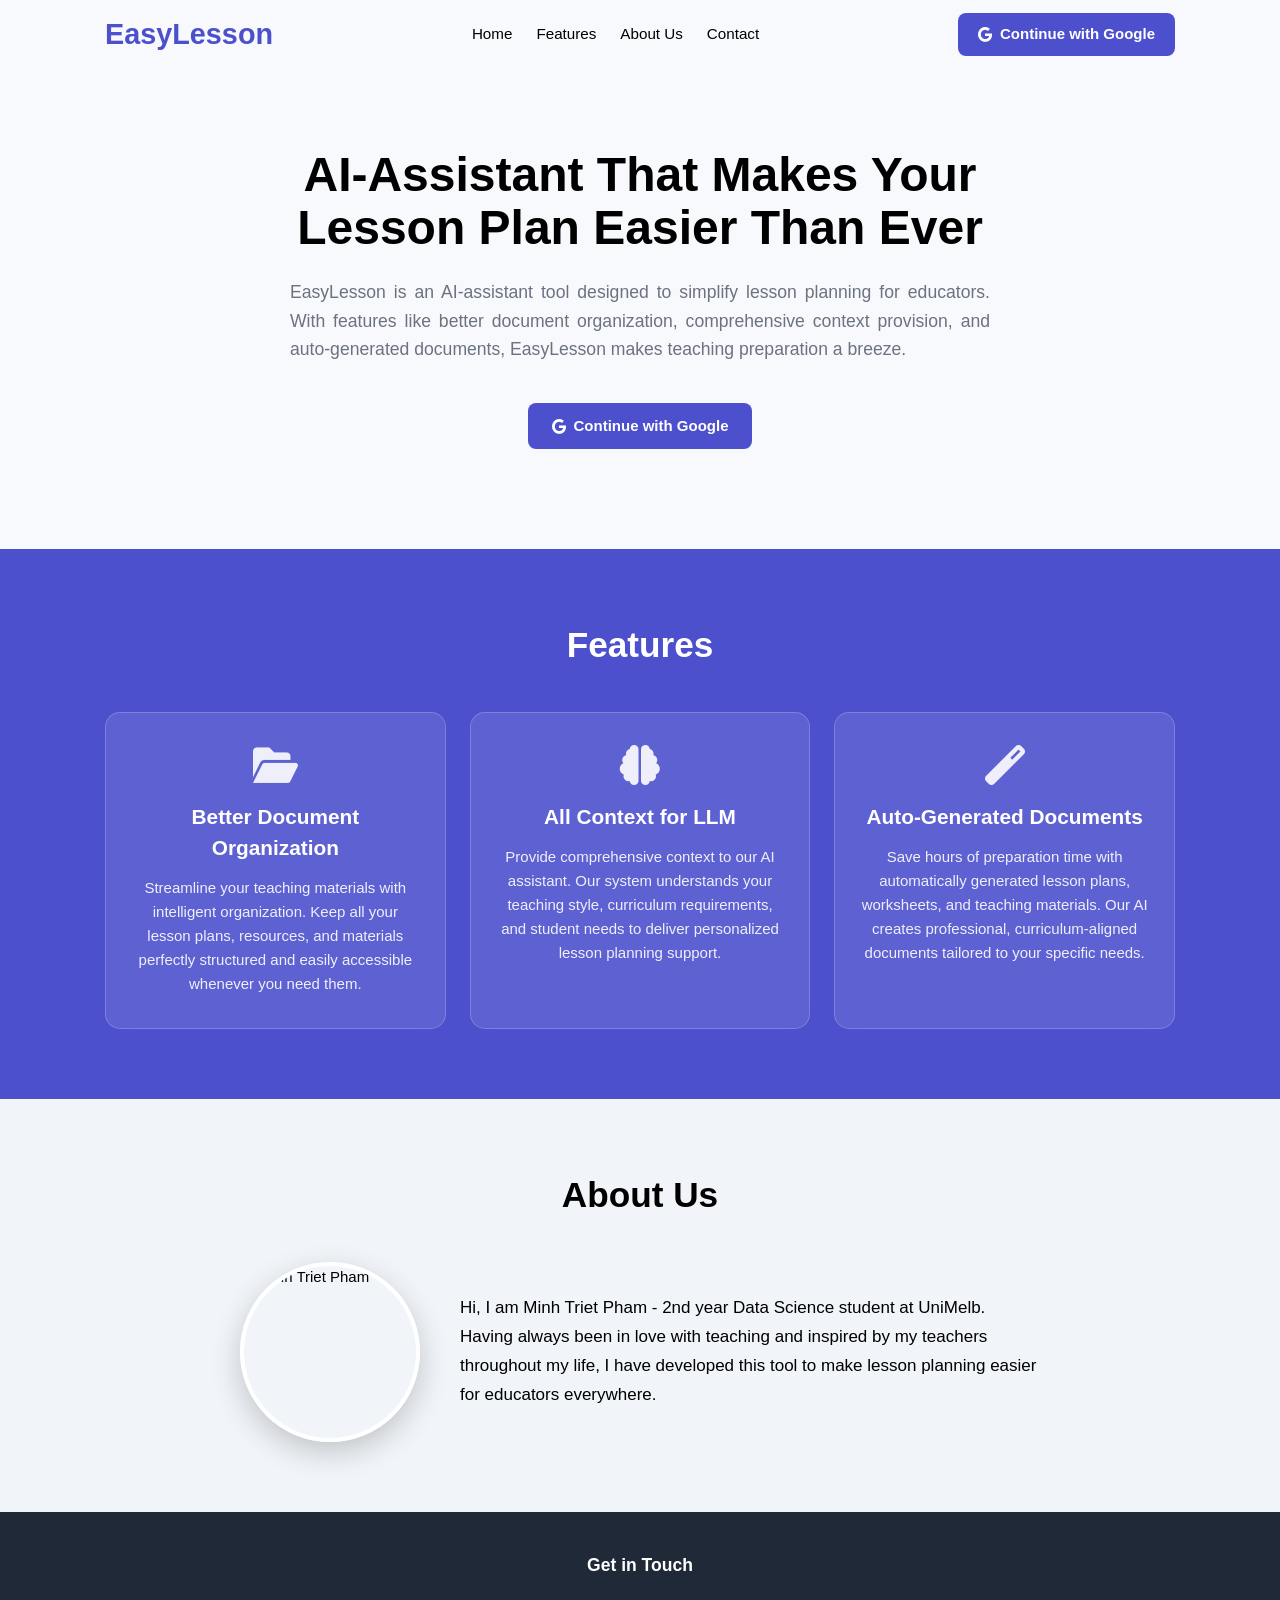
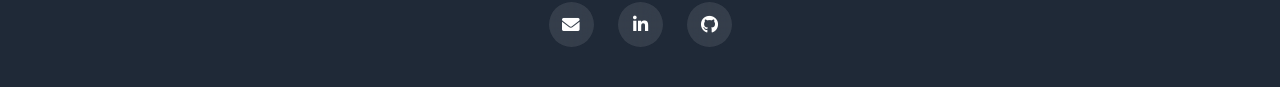
==== commit 5ba0bc0f: "refactor: put images into static dir of frontend" ====
--- a/frontend/templates/index.html
+++ b/frontend/templates/index.html
@@ -78,7 +78,7 @@
         <div class="container">
             <h2 class="section-title">About Us</h2>
             <div class="about-content">
-                <img src="../images/triet chan dung.jpg" alt="Minh Triet Pham" class="avatar">
+                <img src="{{ url_for('static', filename='images/triet chan dung.jpg') }}" alt="Minh Triet Pham" class="avatar">
                 <div class="about-text">
                     <p>Hi, I am Minh Triet Pham - 2nd year Data Science student at UniMelb. Having always been in love with teaching and inspired by my teachers throughout my life, I have developed this tool to make lesson planning easier for educators everywhere.</p>
                 </div>
--- a/frontend/static/index.css
+++ b/frontend/static/index.css
@@ -140,7 +140,7 @@
 
 /* Hero Section */
 .hero {
-    text-align: center;
+    text-align: justify;
     padding: 80px 0 100px 0; /* Reduced padding */
     background: #f8f9fc;
 }
@@ -151,7 +151,7 @@
     margin-bottom: 1.5rem;
     color: #000000;
     line-height: 1.1;
-    max-width: 900px;
+    max-width: 750px;
     margin-left: auto;
     margin-right: auto;
     text-align: center; /* Explicitly center align for consistency */
@@ -355,7 +355,7 @@
 
     .about-content {
         grid-template-columns: 1fr;
-        text-align: center;
+        text-align: left;
         gap: 2rem;
     }
 
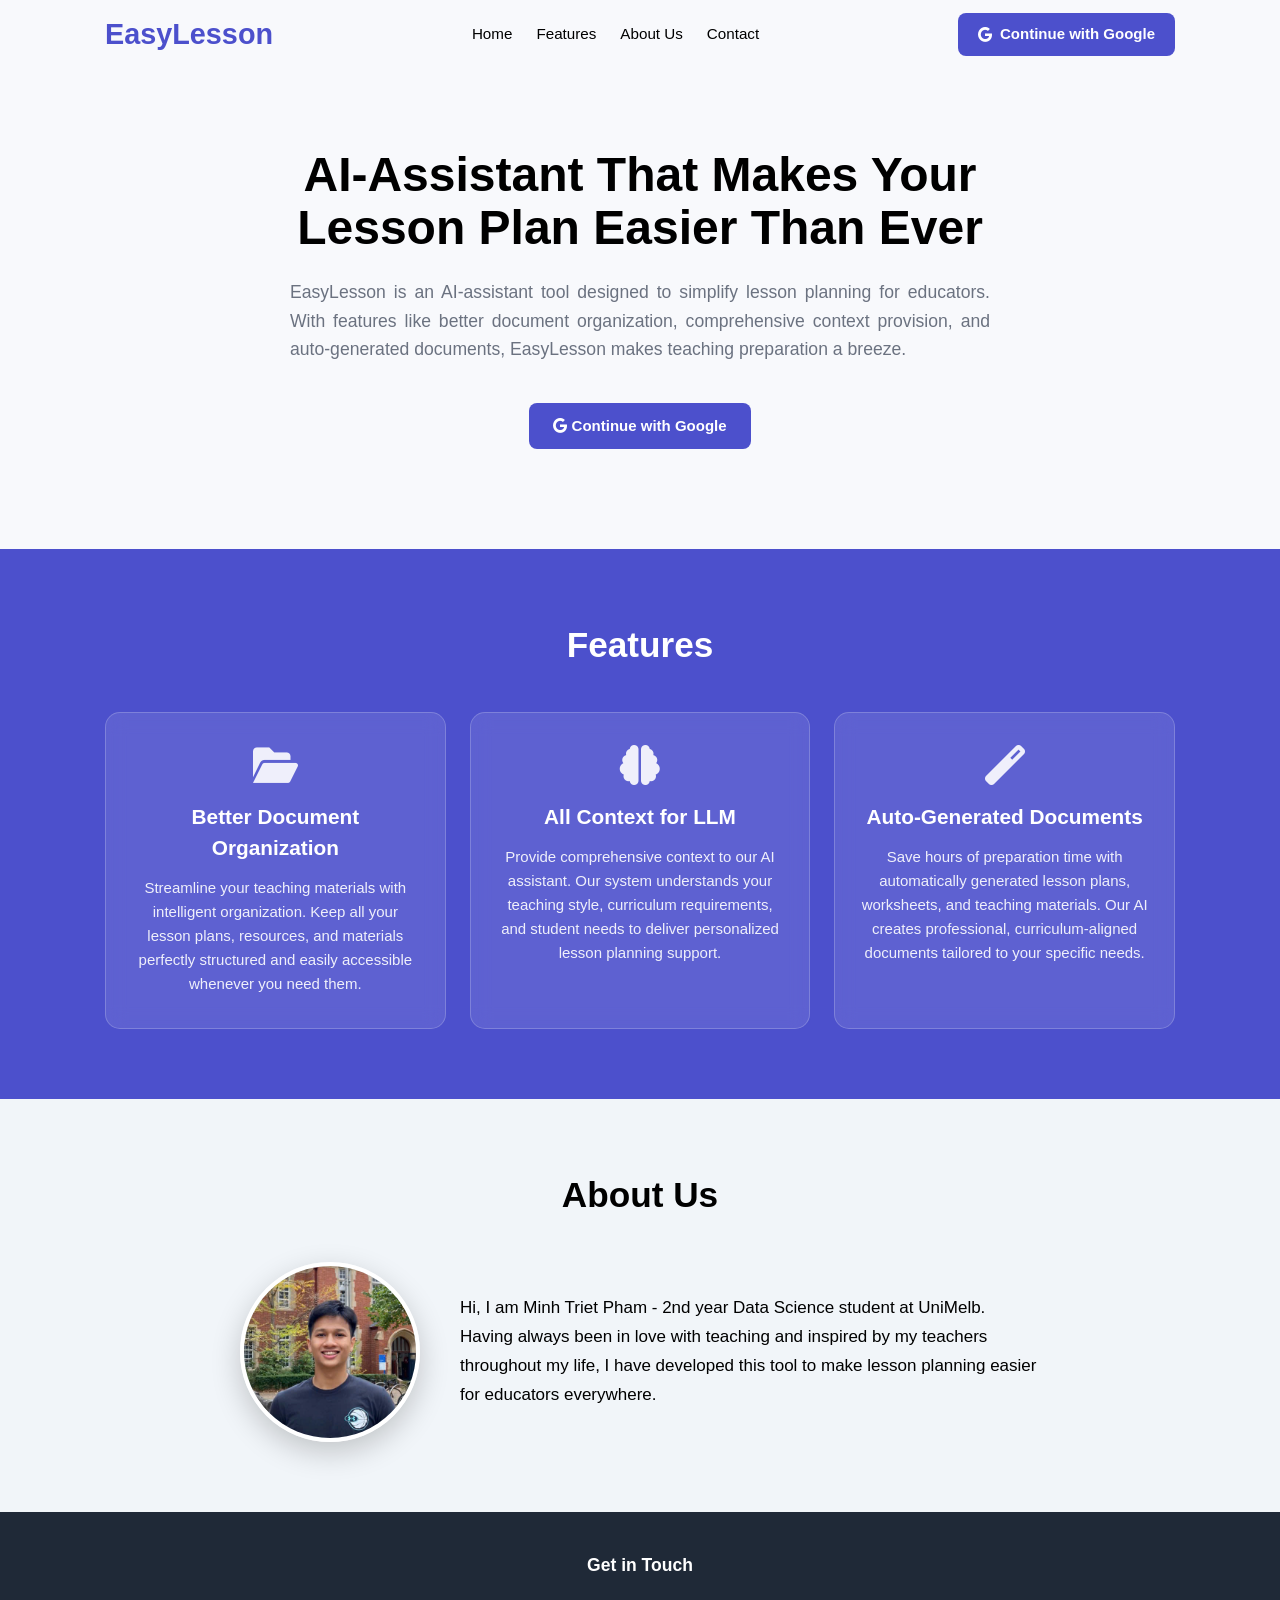
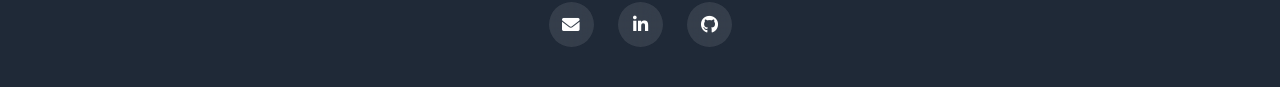
==== commit 05f777b3: "clean code for homepage -> remove eveyrthing attached with old API used" ====
--- a/frontend/templates/index.html
+++ b/frontend/templates/index.html
@@ -5,7 +5,364 @@
     <meta name="viewport" content="width=device-width, initial-scale=1.0">
     <title>EasyLesson - AI-Powered Lesson Planning</title>
     <link href="https://cdnjs.cloudflare.com/ajax/libs/font-awesome/6.0.0/css/all.min.css" rel="stylesheet">
-    <link rel="stylesheet" href="../static/index.css">
+    <style>
+        * {
+            margin: 0;
+            padding: 0;
+            box-sizing: border-box;
+        }
+
+        body {
+            font-family: 'Segoe UI', Tahoma, Geneva, Verdana, sans-serif;
+            line-height: 1.5;
+            color: #000000;
+            background: #f8f9fc;
+            min-height: 100vh;
+            font-size: 15px;
+        }
+
+        .container {
+            max-width: 1100px;
+            margin: 0 auto;
+            padding: 0 15px;
+        }
+
+        /* Header */
+        header {
+            background: rgba(255, 255, 255, 0);
+            position: relative;
+            top: 0;
+            z-index: 100;
+        }
+
+        .header-content {
+            display: flex;
+            justify-content: space-between;
+            align-items: center;
+            padding: 0.8rem 0;
+        }
+
+        .nav-section {
+            display: flex;
+            align-items: center;
+            gap: 1.5rem;
+        }
+
+        .nav-links {
+            display: flex;
+            gap: 1.5rem;
+            list-style: none;
+        }
+
+        .nav-links a {
+            color: black;
+            text-decoration: none;
+            font-weight: 500;
+            transition: color 0.3s ease;
+            font-size: 0.95rem;
+        }
+
+        .nav-links a:hover {
+            color: #4C50CC;
+        }
+
+        .auth-section {
+            display: flex;
+            align-items: center;
+            gap: 0.8rem;
+        }
+
+        .logo {
+            font-size: 1.8rem;
+            font-weight: 700;
+            color: #4C50CC;
+            text-decoration: none;
+            transition: all 0.3s ease;
+        }
+
+        .logo:hover {
+            transform: scale(1.05);
+            color: #4247B0;
+        }
+
+        .cta-button {
+            background: #4C50CC;
+            color: white;
+            padding: 10px 20px;
+            border: none;
+            border-radius: 8px;
+            font-size: 15px;
+            font-weight: 600;
+            cursor: pointer;
+            text-decoration: none;
+            display: inline-flex;
+            align-items: center;
+            gap: 8px;
+            transition: all 0.3s ease;
+        }
+
+        .cta-button:hover {
+            background: #4247B0;
+            transform: translateY(-1px);
+        }
+
+        /* Hero Section */
+        .hero {
+            text-align: justify;
+            padding: 80px 0 100px 0;
+            background: #f8f9fc;
+        }
+
+        .hero h1 {
+            font-size: 3rem;
+            font-weight: 600;
+            margin-bottom: 1.5rem;
+            color: #000000;
+            line-height: 1.1;
+            max-width: 750px;
+            margin-left: auto;
+            margin-right: auto;
+            text-align: center;
+        }
+
+        .hero-description {
+            font-size: 1.1rem;
+            color: #6b7280;
+            margin-bottom: 2.5rem;
+            line-height: 1.6;
+            max-width: 700px;
+            margin-left: auto;
+            margin-right: auto;
+        }
+
+        .hero-buttons {
+            display: flex;
+            justify-content: center;
+            gap: 1rem;
+            align-items: center;
+            flex-wrap: wrap;
+        }
+
+        .primary-button {
+            background: #4C50CC;
+            color: white;
+            padding: 12px 24px;
+            border: none;
+            border-radius: 8px;
+            font-size: 15px;
+            font-weight: 600;
+            cursor: pointer;
+            text-decoration: none;
+            transition: all 0.3s ease;
+        }
+
+        .primary-button:hover {
+            background: #4247B0;
+            transform: translateY(-1px);
+        }
+
+        /* Features Section */
+        .features {
+            padding: 70px 0;
+            background: #4C50CC;
+            color: white;
+        }
+
+        .features .section-title {
+            color: white;
+        }
+
+        .section-title {
+            text-align: center;
+            font-size: 2.2rem;
+            font-weight: 700;
+            margin-bottom: 2.5rem;
+            color: #000000;
+        }
+
+        .features-grid {
+            display: grid;
+            grid-template-columns: repeat(auto-fit, minmax(300px, 1fr));
+            gap: 1.5rem;
+            margin-top: 2.5rem;
+        }
+
+        .feature-card {
+            padding: 2rem 1.5rem;
+            text-align: center;
+            transition: all 0.3s ease;
+            background: rgba(255, 255, 255, 0.1);
+            border-radius: 15px;
+            backdrop-filter: blur(10px);
+            border: 1px solid rgba(255, 255, 255, 0.2);
+            opacity: 0;
+            transform: translateY(30px);
+        }
+
+        .feature-card:hover {
+            transform: translateY(-5px);
+            background: rgba(255, 255, 255, 0.2);
+        }
+
+        .feature-icon {
+            font-size: 2.5rem;
+            color: rgba(255, 255, 255, 0.9);
+            margin-bottom: 1rem;
+            display: block;
+        }
+
+        .feature-card h3 {
+            font-size: 1.3rem;
+            font-weight: 600;
+            margin-bottom: 0.8rem;
+            color: white;
+        }
+
+        .feature-card p {
+            font-size: 15px;
+            color: rgba(255, 255, 255, 0.9);
+            line-height: 1.6;
+        }
+
+        /* About Section */
+        .about {
+            background: #f1f5f9;
+            padding: 70px 0;
+        }
+
+        .about-content {
+            display: grid;
+            grid-template-columns: 180px 1fr;
+            gap: 2.5rem;
+            align-items: center;
+            max-width: 800px;
+            margin: 0 auto;
+        }
+
+        .avatar {
+            width: 180px;
+            height: 180px;
+            border-radius: 50%;
+            object-fit: cover;
+            box-shadow: 0 10px 30px rgba(0, 0, 0, 0.2);
+            border: 4px solid white;
+        }
+
+        .about-text {
+            font-size: 17px;
+            line-height: 1.7;
+            color: #000000;
+        }
+
+        /* Footer */
+        footer {
+            background: #1f2937;
+            color: white;
+            padding: 2.5rem 0;
+            text-align: center;
+        }
+
+        .social-links {
+            display: flex;
+            justify-content: center;
+            gap: 1.5rem;
+            margin-top: 1.5rem;
+        }
+
+        .social-icon {
+            display: inline-flex;
+            align-items: center;
+            justify-content: center;
+            width: 45px;
+            height: 45px;
+            background: rgba(255, 255, 255, 0.1);
+            color: white;
+            border-radius: 50%;
+            font-size: 1.1rem;
+            text-decoration: none;
+            transition: all 0.3s ease;
+            backdrop-filter: blur(10px);
+        }
+
+        .social-icon:hover {
+            background: #4C50CC;
+            transform: translateY(-3px);
+            box-shadow: 0 8px 25px rgba(99, 102, 241, 0.3);
+        }
+
+        /* Animations */
+        @keyframes fadeInUp {
+            from {
+                opacity: 0;
+                transform: translateY(30px);
+            }
+            to {
+                opacity: 1;
+                transform: translateY(0);
+            }
+        }
+
+        .feature-card {
+            animation: fadeInUp 0.6s ease forwards;
+        }
+
+        .feature-card:nth-child(1) { animation-delay: 0.1s; }
+        .feature-card:nth-child(2) { animation-delay: 0.2s; }
+        .feature-card:nth-child(3) { animation-delay: 0.3s; }
+
+        /* Responsive Design */
+        @media (max-width: 768px) {
+            .hero h1 {
+                font-size: 2.5rem;
+            }
+
+            .about-content {
+                grid-template-columns: 1fr;
+                text-align: left;
+                gap: 2rem;
+            }
+
+            .avatar {
+                width: 150px;
+                height: 150px;
+                margin: 0 auto;
+            }
+
+            .features-grid {
+                grid-template-columns: 1fr;
+            }
+
+            .social-links {
+                gap: 1rem;
+            }
+
+            .header-content {
+                flex-direction: row;
+                gap: 1rem;
+            }
+
+            .nav-section {
+                display: none;
+            }
+
+            .logo {
+                font-size: 1.8rem;
+            }
+
+            .hero h1 {
+                font-size: 2.5rem;
+            }
+
+            .hero-description {
+                font-size: 1.1rem;
+            }
+
+            .hero-buttons {
+                flex-direction: column;
+                align-items: center;
+            }
+        }
+    </style>
 </head>
 <body>
     <!-- Header -->
@@ -24,7 +381,7 @@
                 </div>
 
                 <div class="auth-section">
-                    <a href="#" id="google-auth-button-header" class="cta-button">
+                    <a href="#" class="cta-button" id="auth-button">
                         <i class="fab fa-google"></i> Continue with Google
                     </a>
                 </div>
@@ -42,7 +399,7 @@
                 and auto-generated documents, EasyLesson makes teaching preparation a breeze.
             </p>
             <div class="hero-buttons">
-                <a href="#" id="google-auth-button-hero" class="primary-button">
+                <a href="#" class="primary-button" id="hero-auth-button">
                     <i class="fab fa-google"></i> Continue with Google
                 </a>
             </div>
@@ -78,7 +435,7 @@
         <div class="container">
             <h2 class="section-title">About Us</h2>
             <div class="about-content">
-                <img src="{{ url_for('static', filename='images/triet chan dung.jpg') }}" alt="Minh Triet Pham" class="avatar">
+                <img src="../static/images/triet chan dung.jpg" alt="Minh Triet Pham" class="avatar">
                 <div class="about-text">
                     <p>Hi, I am Minh Triet Pham - 2nd year Data Science student at UniMelb. Having always been in love with teaching and inspired by my teachers throughout my life, I have developed this tool to make lesson planning easier for educators everywhere.</p>
                 </div>
@@ -104,6 +461,199 @@
         </div>
     </footer>
 
-    <script src="../static/index.js"></script>
+    <script>
+        /**
+         * EasyLesson Frontend JavaScript - Cleaned Version
+         * Handles UI interactions and visual effects for the home page
+         * All API-related code has been removed for clean integration with new API
+         */
+
+        class UIAnimations {
+            /**
+             * Handles visual animations and effects
+             */
+            
+            static initializeScrollAnimations() {
+                const observerOptions = {
+                    threshold: 0.1,
+                    rootMargin: '0px 0px -50px 0px'
+                };
+
+                const observer = new IntersectionObserver((entries) => {
+                    entries.forEach(entry => {
+                        if (entry.isIntersecting) {
+                            entry.target.style.opacity = '1';
+                            entry.target.style.transform = 'translateY(0)';
+                        }
+                    });
+                }, observerOptions);
+
+                // Apply fade-in animation to feature cards
+                document.querySelectorAll('.feature-card').forEach(card => {
+                    card.style.opacity = '0';
+                    card.style.transform = 'translateY(30px)';
+                    card.style.transition = 'all 0.6s ease';
+                    observer.observe(card);
+                });
+            }
+            
+            static initializeParallaxEffect() {
+                const hero = document.querySelector('.hero');
+                if (!hero) return;
+                
+                let ticking = false;
+                
+                const updateParallax = () => {
+                    const scrolled = window.pageYOffset;
+                    hero.style.transform = `translateY(${scrolled * 0.1}px)`;
+                    ticking = false;
+                };
+                
+                const requestParallaxUpdate = () => {
+                    if (!ticking) {
+                        requestAnimationFrame(updateParallax);
+                        ticking = true;
+                    }
+                };
+                
+                window.addEventListener('scroll', requestParallaxUpdate, { passive: true });
+            }
+            
+            static initializeSmoothScrolling() {
+                document.querySelectorAll('.nav-links a[href^="#"]').forEach(anchor => {
+                    anchor.addEventListener('click', (e) => {
+                        e.preventDefault();
+                        const targetId = anchor.getAttribute('href');
+                        const targetElement = document.querySelector(targetId);
+                        
+                        if (targetElement) {
+                            targetElement.scrollIntoView({
+                                behavior: 'smooth',
+                                block: 'start'
+                            });
+                        }
+                    });
+                });
+            }
+            
+            static initialize() {
+                this.initializeScrollAnimations();
+                this.initializeParallaxEffect();
+                this.initializeSmoothScrolling();
+            }
+        }
+
+        class EventHandlers {
+            /**
+             * Manages event listeners and user interactions
+             */
+            
+            static initializeAuthButtons() {
+                // Simple placeholder functionality - ready for new API integration
+                const authButtons = document.querySelectorAll('#auth-button, #hero-auth-button');
+                
+                authButtons.forEach(button => {
+                    // Add keyboard accessibility
+                    button.addEventListener('keydown', (e) => {
+                        if (e.key === 'Enter' || e.key === ' ') {
+                            e.preventDefault();
+                            button.click();
+                        }
+                    });
+                    
+                    // Placeholder click handler - ready for new API
+                    button.addEventListener('click', (e) => {
+                        e.preventDefault();
+                        // TODO: Integrate with new API authentication
+                        console.log('Auth button clicked - ready for new API integration');
+                    });
+                });
+            }
+            
+            static handleNavigationInteractions() {
+                // Add active state handling for navigation
+                const navLinks = document.querySelectorAll('.nav-links a');
+                
+                navLinks.forEach(link => {
+                    link.addEventListener('focus', () => {
+                        link.style.outline = '2px solid #4C50CC';
+                        link.style.outlineOffset = '2px';
+                    });
+                    
+                    link.addEventListener('blur', () => {
+                        link.style.outline = 'none';
+                    });
+                });
+            }
+            
+            static initialize() {
+                this.initializeAuthButtons();
+                this.handleNavigationInteractions();
+            }
+        }
+
+        class AppInitializer {
+            /**
+             * Main application initializer that coordinates all modules
+             */
+            
+            static initialize() {
+                try {
+                    console.log('🚀 Initializing EasyLesson frontend...');
+                    
+                    // Initialize UI animations and effects
+                    UIAnimations.initialize();
+                    
+                    // Initialize event handlers
+                    EventHandlers.initialize();
+                    
+                    console.log('✅ Frontend initialization complete - Ready for new API integration');
+                    
+                } catch (error) {
+                    console.error('❌ Frontend initialization failed:', error);
+                    this.showInitializationError();
+                }
+            }
+            
+            static showInitializationError() {
+                // Create a simple error notification
+                const errorDiv = document.createElement('div');
+                errorDiv.style.cssText = `
+                    position: fixed;
+                    top: 20px;
+                    right: 20px;
+                    background: #ef4444;
+                    color: white;
+                    padding: 12px 16px;
+                    border-radius: 8px;
+                    font-size: 14px;
+                    z-index: 1000;
+                    box-shadow: 0 4px 12px rgba(0,0,0,0.15);
+                `;
+                errorDiv.textContent = 'Some features may not work properly. Please refresh the page.';
+                
+                document.body.appendChild(errorDiv);
+                
+                // Auto-remove after 5 seconds
+                setTimeout(() => {
+                    if (errorDiv.parentNode) {
+                        errorDiv.parentNode.removeChild(errorDiv);
+                    }
+                }, 5000);
+            }
+        }
+
+        // Initialize the application when DOM is ready
+        document.addEventListener('DOMContentLoaded', () => {
+            AppInitializer.initialize();
+        });
+
+        // Export modules for potential use by other scripts or new API integration
+        window.EasyLessonApp = {
+            UIAnimations,
+            EventHandlers,
+            AppInitializer
+        };
+    </script>
 </body>
 </html>
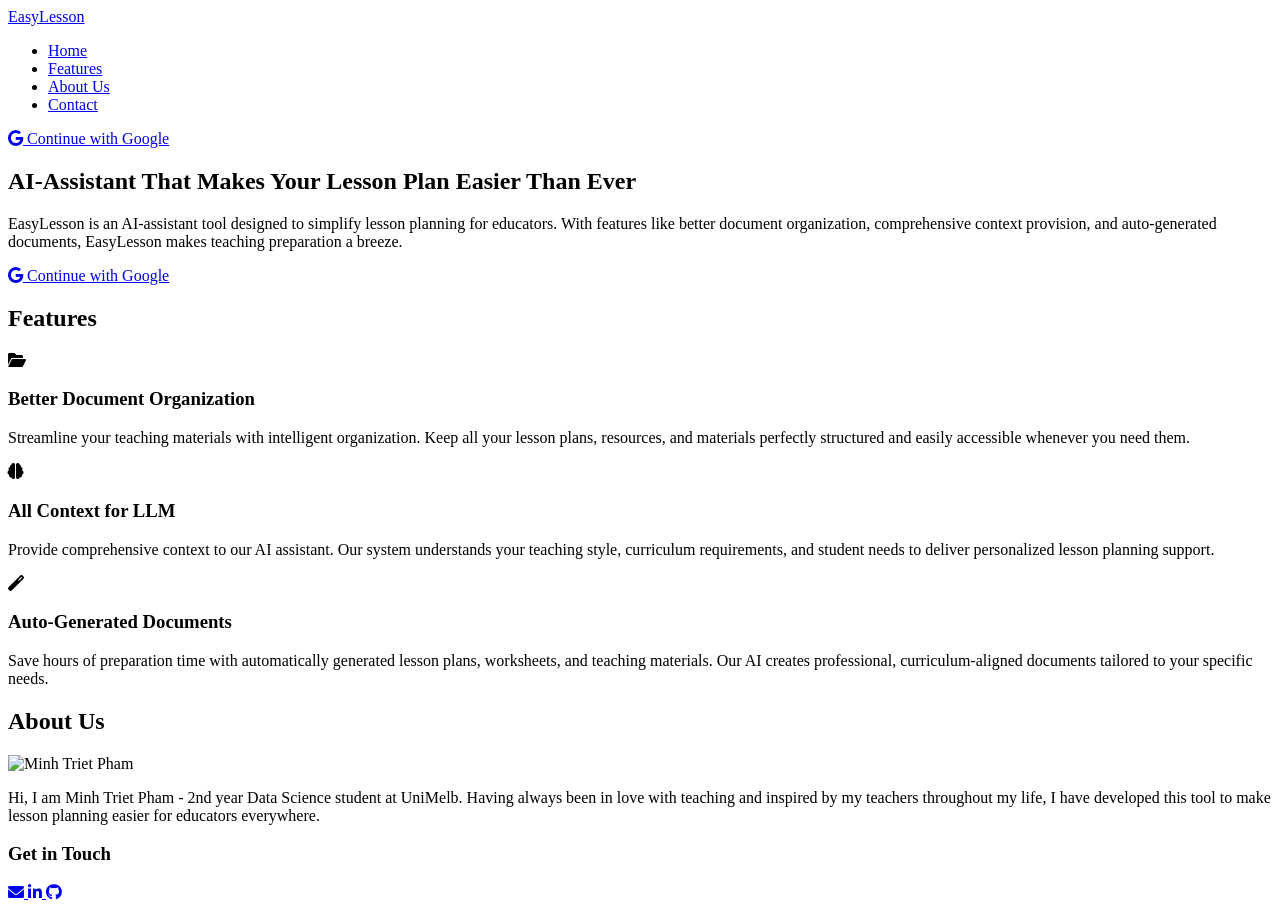
==== commit cea969cc: "refactor home page: first attempt" ====
--- a/frontend/templates/index.html
+++ b/frontend/templates/index.html
@@ -5,364 +5,7 @@
     <meta name="viewport" content="width=device-width, initial-scale=1.0">
     <title>EasyLesson - AI-Powered Lesson Planning</title>
     <link href="https://cdnjs.cloudflare.com/ajax/libs/font-awesome/6.0.0/css/all.min.css" rel="stylesheet">
-    <style>
-        * {
-            margin: 0;
-            padding: 0;
-            box-sizing: border-box;
-        }
-
-        body {
-            font-family: 'Segoe UI', Tahoma, Geneva, Verdana, sans-serif;
-            line-height: 1.5;
-            color: #000000;
-            background: #f8f9fc;
-            min-height: 100vh;
-            font-size: 15px;
-        }
-
-        .container {
-            max-width: 1100px;
-            margin: 0 auto;
-            padding: 0 15px;
-        }
-
-        /* Header */
-        header {
-            background: rgba(255, 255, 255, 0);
-            position: relative;
-            top: 0;
-            z-index: 100;
-        }
-
-        .header-content {
-            display: flex;
-            justify-content: space-between;
-            align-items: center;
-            padding: 0.8rem 0;
-        }
-
-        .nav-section {
-            display: flex;
-            align-items: center;
-            gap: 1.5rem;
-        }
-
-        .nav-links {
-            display: flex;
-            gap: 1.5rem;
-            list-style: none;
-        }
-
-        .nav-links a {
-            color: black;
-            text-decoration: none;
-            font-weight: 500;
-            transition: color 0.3s ease;
-            font-size: 0.95rem;
-        }
-
-        .nav-links a:hover {
-            color: #4C50CC;
-        }
-
-        .auth-section {
-            display: flex;
-            align-items: center;
-            gap: 0.8rem;
-        }
-
-        .logo {
-            font-size: 1.8rem;
-            font-weight: 700;
-            color: #4C50CC;
-            text-decoration: none;
-            transition: all 0.3s ease;
-        }
-
-        .logo:hover {
-            transform: scale(1.05);
-            color: #4247B0;
-        }
-
-        .cta-button {
-            background: #4C50CC;
-            color: white;
-            padding: 10px 20px;
-            border: none;
-            border-radius: 8px;
-            font-size: 15px;
-            font-weight: 600;
-            cursor: pointer;
-            text-decoration: none;
-            display: inline-flex;
-            align-items: center;
-            gap: 8px;
-            transition: all 0.3s ease;
-        }
-
-        .cta-button:hover {
-            background: #4247B0;
-            transform: translateY(-1px);
-        }
-
-        /* Hero Section */
-        .hero {
-            text-align: justify;
-            padding: 80px 0 100px 0;
-            background: #f8f9fc;
-        }
-
-        .hero h1 {
-            font-size: 3rem;
-            font-weight: 600;
-            margin-bottom: 1.5rem;
-            color: #000000;
-            line-height: 1.1;
-            max-width: 750px;
-            margin-left: auto;
-            margin-right: auto;
-            text-align: center;
-        }
-
-        .hero-description {
-            font-size: 1.1rem;
-            color: #6b7280;
-            margin-bottom: 2.5rem;
-            line-height: 1.6;
-            max-width: 700px;
-            margin-left: auto;
-            margin-right: auto;
-        }
-
-        .hero-buttons {
-            display: flex;
-            justify-content: center;
-            gap: 1rem;
-            align-items: center;
-            flex-wrap: wrap;
-        }
-
-        .primary-button {
-            background: #4C50CC;
-            color: white;
-            padding: 12px 24px;
-            border: none;
-            border-radius: 8px;
-            font-size: 15px;
-            font-weight: 600;
-            cursor: pointer;
-            text-decoration: none;
-            transition: all 0.3s ease;
-        }
-
-        .primary-button:hover {
-            background: #4247B0;
-            transform: translateY(-1px);
-        }
-
-        /* Features Section */
-        .features {
-            padding: 70px 0;
-            background: #4C50CC;
-            color: white;
-        }
-
-        .features .section-title {
-            color: white;
-        }
-
-        .section-title {
-            text-align: center;
-            font-size: 2.2rem;
-            font-weight: 700;
-            margin-bottom: 2.5rem;
-            color: #000000;
-        }
-
-        .features-grid {
-            display: grid;
-            grid-template-columns: repeat(auto-fit, minmax(300px, 1fr));
-            gap: 1.5rem;
-            margin-top: 2.5rem;
-        }
-
-        .feature-card {
-            padding: 2rem 1.5rem;
-            text-align: center;
-            transition: all 0.3s ease;
-            background: rgba(255, 255, 255, 0.1);
-            border-radius: 15px;
-            backdrop-filter: blur(10px);
-            border: 1px solid rgba(255, 255, 255, 0.2);
-            opacity: 0;
-            transform: translateY(30px);
-        }
-
-        .feature-card:hover {
-            transform: translateY(-5px);
-            background: rgba(255, 255, 255, 0.2);
-        }
-
-        .feature-icon {
-            font-size: 2.5rem;
-            color: rgba(255, 255, 255, 0.9);
-            margin-bottom: 1rem;
-            display: block;
-        }
-
-        .feature-card h3 {
-            font-size: 1.3rem;
-            font-weight: 600;
-            margin-bottom: 0.8rem;
-            color: white;
-        }
-
-        .feature-card p {
-            font-size: 15px;
-            color: rgba(255, 255, 255, 0.9);
-            line-height: 1.6;
-        }
-
-        /* About Section */
-        .about {
-            background: #f1f5f9;
-            padding: 70px 0;
-        }
-
-        .about-content {
-            display: grid;
-            grid-template-columns: 180px 1fr;
-            gap: 2.5rem;
-            align-items: center;
-            max-width: 800px;
-            margin: 0 auto;
-        }
-
-        .avatar {
-            width: 180px;
-            height: 180px;
-            border-radius: 50%;
-            object-fit: cover;
-            box-shadow: 0 10px 30px rgba(0, 0, 0, 0.2);
-            border: 4px solid white;
-        }
-
-        .about-text {
-            font-size: 17px;
-            line-height: 1.7;
-            color: #000000;
-        }
-
-        /* Footer */
-        footer {
-            background: #1f2937;
-            color: white;
-            padding: 2.5rem 0;
-            text-align: center;
-        }
-
-        .social-links {
-            display: flex;
-            justify-content: center;
-            gap: 1.5rem;
-            margin-top: 1.5rem;
-        }
-
-        .social-icon {
-            display: inline-flex;
-            align-items: center;
-            justify-content: center;
-            width: 45px;
-            height: 45px;
-            background: rgba(255, 255, 255, 0.1);
-            color: white;
-            border-radius: 50%;
-            font-size: 1.1rem;
-            text-decoration: none;
-            transition: all 0.3s ease;
-            backdrop-filter: blur(10px);
-        }
-
-        .social-icon:hover {
-            background: #4C50CC;
-            transform: translateY(-3px);
-            box-shadow: 0 8px 25px rgba(99, 102, 241, 0.3);
-        }
-
-        /* Animations */
-        @keyframes fadeInUp {
-            from {
-                opacity: 0;
-                transform: translateY(30px);
-            }
-            to {
-                opacity: 1;
-                transform: translateY(0);
-            }
-        }
-
-        .feature-card {
-            animation: fadeInUp 0.6s ease forwards;
-        }
-
-        .feature-card:nth-child(1) { animation-delay: 0.1s; }
-        .feature-card:nth-child(2) { animation-delay: 0.2s; }
-        .feature-card:nth-child(3) { animation-delay: 0.3s; }
-
-        /* Responsive Design */
-        @media (max-width: 768px) {
-            .hero h1 {
-                font-size: 2.5rem;
-            }
-
-            .about-content {
-                grid-template-columns: 1fr;
-                text-align: left;
-                gap: 2rem;
-            }
-
-            .avatar {
-                width: 150px;
-                height: 150px;
-                margin: 0 auto;
-            }
-
-            .features-grid {
-                grid-template-columns: 1fr;
-            }
-
-            .social-links {
-                gap: 1rem;
-            }
-
-            .header-content {
-                flex-direction: row;
-                gap: 1rem;
-            }
-
-            .nav-section {
-                display: none;
-            }
-
-            .logo {
-                font-size: 1.8rem;
-            }
-
-            .hero h1 {
-                font-size: 2.5rem;
-            }
-
-            .hero-description {
-                font-size: 1.1rem;
-            }
-
-            .hero-buttons {
-                flex-direction: column;
-                align-items: center;
-            }
-        }
-    </style>
+    <link rel="stylesheet" href="../static/index.css">
 </head>
 <body>
     <!-- Header -->
@@ -381,7 +24,7 @@
                 </div>
 
                 <div class="auth-section">
-                    <a href="#" class="cta-button" id="auth-button">
+                    <a href="#" id="google-auth-button-header" class="cta-button">
                         <i class="fab fa-google"></i> Continue with Google
                     </a>
                 </div>
@@ -399,7 +42,7 @@
                 and auto-generated documents, EasyLesson makes teaching preparation a breeze.
             </p>
             <div class="hero-buttons">
-                <a href="#" class="primary-button" id="hero-auth-button">
+                <a href="#" id="google-auth-button-hero" class="primary-button">
                     <i class="fab fa-google"></i> Continue with Google
                 </a>
             </div>
@@ -435,7 +78,7 @@
         <div class="container">
             <h2 class="section-title">About Us</h2>
             <div class="about-content">
-                <img src="../static/images/triet chan dung.jpg" alt="Minh Triet Pham" class="avatar">
+                <img src="{{ url_for('static', filename='images/triet chan dung.jpg') }}" alt="Minh Triet Pham" class="avatar">
                 <div class="about-text">
                     <p>Hi, I am Minh Triet Pham - 2nd year Data Science student at UniMelb. Having always been in love with teaching and inspired by my teachers throughout my life, I have developed this tool to make lesson planning easier for educators everywhere.</p>
                 </div>
@@ -461,199 +104,12 @@
         </div>
     </footer>
 
-    <script>
-        /**
-         * EasyLesson Frontend JavaScript - Cleaned Version
-         * Handles UI interactions and visual effects for the home page
-         * All API-related code has been removed for clean integration with new API
-         */
-
-        class UIAnimations {
-            /**
-             * Handles visual animations and effects
-             */
-            
-            static initializeScrollAnimations() {
-                const observerOptions = {
-                    threshold: 0.1,
-                    rootMargin: '0px 0px -50px 0px'
-                };
-
-                const observer = new IntersectionObserver((entries) => {
-                    entries.forEach(entry => {
-                        if (entry.isIntersecting) {
-                            entry.target.style.opacity = '1';
-                            entry.target.style.transform = 'translateY(0)';
-                        }
-                    });
-                }, observerOptions);
-
-                // Apply fade-in animation to feature cards
-                document.querySelectorAll('.feature-card').forEach(card => {
-                    card.style.opacity = '0';
-                    card.style.transform = 'translateY(30px)';
-                    card.style.transition = 'all 0.6s ease';
-                    observer.observe(card);
-                });
-            }
-            
-            static initializeParallaxEffect() {
-                const hero = document.querySelector('.hero');
-                if (!hero) return;
-                
-                let ticking = false;
-                
-                const updateParallax = () => {
-                    const scrolled = window.pageYOffset;
-                    hero.style.transform = `translateY(${scrolled * 0.1}px)`;
-                    ticking = false;
-                };
-                
-                const requestParallaxUpdate = () => {
-                    if (!ticking) {
-                        requestAnimationFrame(updateParallax);
-                        ticking = true;
-                    }
-                };
-                
-                window.addEventListener('scroll', requestParallaxUpdate, { passive: true });
-            }
-            
-            static initializeSmoothScrolling() {
-                document.querySelectorAll('.nav-links a[href^="#"]').forEach(anchor => {
-                    anchor.addEventListener('click', (e) => {
-                        e.preventDefault();
-                        const targetId = anchor.getAttribute('href');
-                        const targetElement = document.querySelector(targetId);
-                        
-                        if (targetElement) {
-                            targetElement.scrollIntoView({
-                                behavior: 'smooth',
-                                block: 'start'
-                            });
-                        }
-                    });
-                });
-            }
-            
-            static initialize() {
-                this.initializeScrollAnimations();
-                this.initializeParallaxEffect();
-                this.initializeSmoothScrolling();
-            }
-        }
-
-        class EventHandlers {
-            /**
-             * Manages event listeners and user interactions
-             */
-            
-            static initializeAuthButtons() {
-                // Simple placeholder functionality - ready for new API integration
-                const authButtons = document.querySelectorAll('#auth-button, #hero-auth-button');
-                
-                authButtons.forEach(button => {
-                    // Add keyboard accessibility
-                    button.addEventListener('keydown', (e) => {
-                        if (e.key === 'Enter' || e.key === ' ') {
-                            e.preventDefault();
-                            button.click();
-                        }
-                    });
-                    
-                    // Placeholder click handler - ready for new API
-                    button.addEventListener('click', (e) => {
-                        e.preventDefault();
-                        // TODO: Integrate with new API authentication
-                        console.log('Auth button clicked - ready for new API integration');
-                    });
-                });
-            }
-            
-            static handleNavigationInteractions() {
-                // Add active state handling for navigation
-                const navLinks = document.querySelectorAll('.nav-links a');
-                
-                navLinks.forEach(link => {
-                    link.addEventListener('focus', () => {
-                        link.style.outline = '2px solid #4C50CC';
-                        link.style.outlineOffset = '2px';
-                    });
-                    
-                    link.addEventListener('blur', () => {
-                        link.style.outline = 'none';
-                    });
-                });
-            }
-            
-            static initialize() {
-                this.initializeAuthButtons();
-                this.handleNavigationInteractions();
-            }
-        }
-
-        class AppInitializer {
-            /**
-             * Main application initializer that coordinates all modules
-             */
-            
-            static initialize() {
-                try {
-                    console.log('🚀 Initializing EasyLesson frontend...');
-                    
-                    // Initialize UI animations and effects
-                    UIAnimations.initialize();
-                    
-                    // Initialize event handlers
-                    EventHandlers.initialize();
-                    
-                    console.log('✅ Frontend initialization complete - Ready for new API integration');
-                    
-                } catch (error) {
-                    console.error('❌ Frontend initialization failed:', error);
-                    this.showInitializationError();
-                }
-            }
-            
-            static showInitializationError() {
-                // Create a simple error notification
-                const errorDiv = document.createElement('div');
-                errorDiv.style.cssText = `
-                    position: fixed;
-                    top: 20px;
-                    right: 20px;
-                    background: #ef4444;
-                    color: white;
-                    padding: 12px 16px;
-                    border-radius: 8px;
-                    font-size: 14px;
-                    z-index: 1000;
-                    box-shadow: 0 4px 12px rgba(0,0,0,0.15);
-                `;
-                errorDiv.textContent = 'Some features may not work properly. Please refresh the page.';
-                
-                document.body.appendChild(errorDiv);
-                
-                // Auto-remove after 5 seconds
-                setTimeout(() => {
-                    if (errorDiv.parentNode) {
-                        errorDiv.parentNode.removeChild(errorDiv);
-                    }
-                }, 5000);
-            }
-        }
-
-        // Initialize the application when DOM is ready
-        document.addEventListener('DOMContentLoaded', () => {
-            AppInitializer.initialize();
-        });
-
-        // Export modules for potential use by other scripts or new API integration
-        window.EasyLessonApp = {
-            UIAnimations,
-            EventHandlers,
-            AppInitializer
-        };
-    </script>
+    <!-- API Scripts - Load in correct order -->
+    <script src="../static/api/api_client.js"></script>
+    <script src="../static/api/auth_api.js"></script>
+    <script src="../static/api/user_api.js"></script>
+    
+    <!-- Main application script -->
+    <script src="../static/index.js"></script>
 </body>
 </html>
